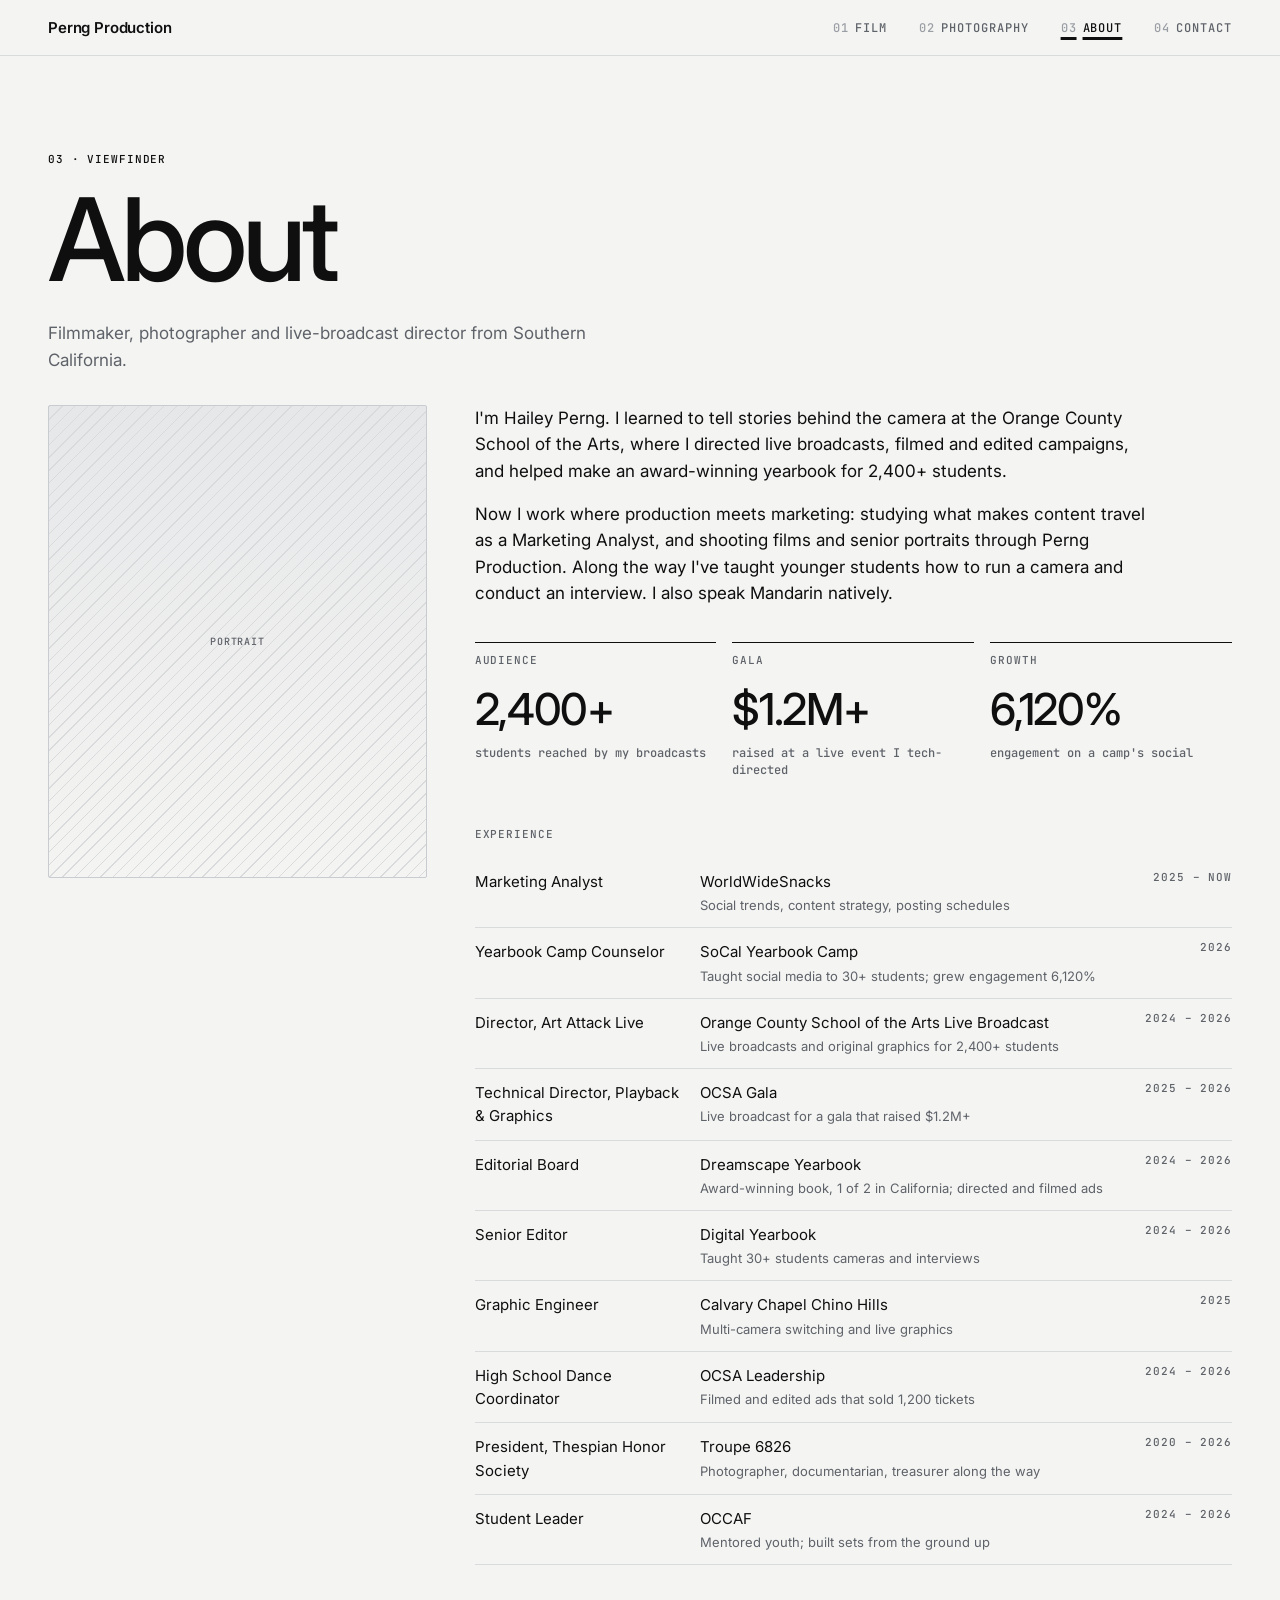
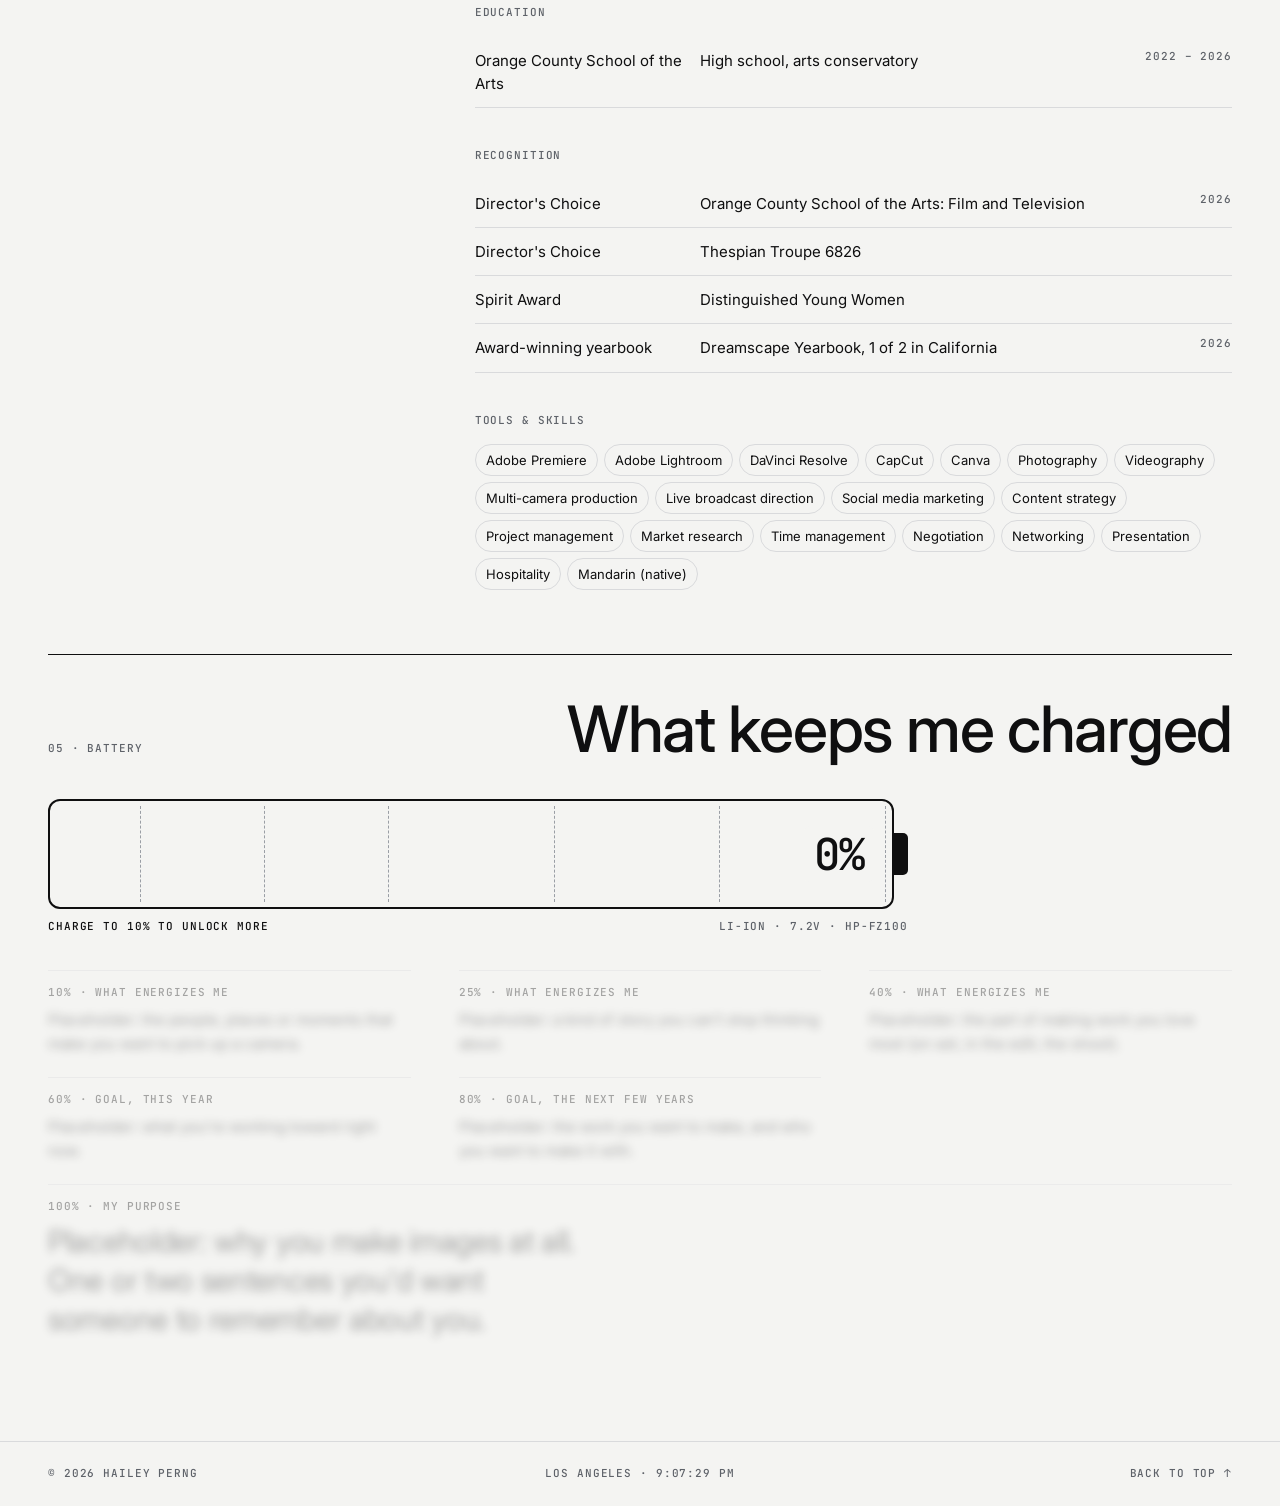
==== about/index.html @ e38efea7 "About: spell out the Director's Choice program Co-Authored-By: Claude Opus 5.5 <noreply@anthropic.co" ====
<!doctype html>
<html lang="en">
<head>
  <meta charset="utf-8">
  <meta name="viewport" content="width=device-width, initial-scale=1">
  <title>About — Hailey Perng</title>
  <meta name="description" content="About Hailey Perng, filmmaker and photographer.">
  <link rel="preconnect" href="https://fonts.googleapis.com">
  <link rel="preconnect" href="https://fonts.gstatic.com" crossorigin>
  <link rel="stylesheet" href="https://fonts.googleapis.com/css2?family=Inter:wght@400;500;600&family=JetBrains+Mono:wght@400;500&display=swap">
  <link rel="stylesheet" href="/css/base.css">
  <link rel="stylesheet" href="/css/components.css">
  <script type="module" src="/js/site.js"></script>
</head>
<body data-page="about" data-section="about">
  <header class="site-header" data-site-header></header>

  <main id="top">
    <section class="page-head">
      <p class="label">03 · Viewfinder</p>
      <h1>About</h1>
      <p class="page-intro">Filmmaker, photographer and live-broadcast director from Southern California.</p>
    </section>

    <div class="about-grid">
      <div class="ph" style="--ar:4/5">Portrait</div>

      <div>
        <div class="prose">
          <p>I'm Hailey Perng. I learned to tell stories behind the camera at the Orange County School of the Arts, where I directed live broadcasts, filmed and edited campaigns, and helped make an award-winning yearbook for 2,400+ students.</p>
          <p>Now I work where production meets marketing: studying what makes content travel as a Marketing Analyst, and shooting films and senior portraits through Perng Production. Along the way I've taught younger students how to run a camera and conduct an interview. I also speak Mandarin natively.</p>
        </div>

        <dl class="about-stats">
          <div><dt class="label">Audience</dt><dd>2,400+</dd><dd class="label">students reached by my broadcasts</dd></div>
          <div><dt class="label">Gala</dt><dd>$1.2M+</dd><dd class="label">raised at a live event I tech-directed</dd></div>
          <div><dt class="label">Growth</dt><dd>6,120%</dd><dd class="label">engagement on a camp's social</dd></div>
        </dl>

        <div class="about-sections">
          <section>
            <h2 class="label section-title" style="padding:0">Experience</h2>
            <ul>
              <li class="entry"><span>Marketing Analyst</span><span>WorldWideSnacks<span class="entry-note">Social trends, content strategy, posting schedules</span></span><span class="label">2025 – Now</span></li>
              <li class="entry"><span>Yearbook Camp Counselor</span><span>SoCal Yearbook Camp<span class="entry-note">Taught social media to 30+ students; grew engagement 6,120%</span></span><span class="label">2026</span></li>
              <li class="entry"><span>Director, Art Attack Live</span><span>Orange County School of the Arts Live Broadcast<span class="entry-note">Live broadcasts and original graphics for 2,400+ students</span></span><span class="label">2024 – 2026</span></li>
              <li class="entry"><span>Technical Director, Playback &amp; Graphics</span><span>OCSA Gala<span class="entry-note">Live broadcast for a gala that raised $1.2M+</span></span><span class="label">2025 – 2026</span></li>
              <li class="entry"><span>Editorial Board</span><span>Dreamscape Yearbook<span class="entry-note">Award-winning book, 1 of 2 in California; directed and filmed ads</span></span><span class="label">2024 – 2026</span></li>
              <li class="entry"><span>Senior Editor</span><span>Digital Yearbook<span class="entry-note">Taught 30+ students cameras and interviews</span></span><span class="label">2024 – 2026</span></li>
              <li class="entry"><span>Graphic Engineer</span><span>Calvary Chapel Chino Hills<span class="entry-note">Multi-camera switching and live graphics</span></span><span class="label">2025</span></li>
              <li class="entry"><span>High School Dance Coordinator</span><span>OCSA Leadership<span class="entry-note">Filmed and edited ads that sold 1,200 tickets</span></span><span class="label">2024 – 2026</span></li>
              <li class="entry"><span>President, Thespian Honor Society</span><span>Troupe 6826<span class="entry-note">Photographer, documentarian, treasurer along the way</span></span><span class="label">2020 – 2026</span></li>
              <li class="entry"><span>Student Leader</span><span>OCCAF<span class="entry-note">Mentored youth; built sets from the ground up</span></span><span class="label">2024 – 2026</span></li>
            </ul>
          </section>

          <section>
            <h2 class="label section-title" style="padding:0">Education</h2>
            <ul>
              <li class="entry"><span>Orange County School of the Arts</span><span>High school, arts conservatory</span><span class="label">2022 – 2026</span></li>
            </ul>
          </section>

          <section>
            <h2 class="label section-title" style="padding:0">Recognition</h2>
            <ul>
              <li class="entry"><span>Director's Choice</span><span>Orange County School of the Arts: Film and Television</span><span class="label">2026</span></li>
              <li class="entry"><span>Director's Choice</span><span>Thespian Troupe 6826</span><span class="label"></span></li>
              <li class="entry"><span>Spirit Award</span><span>Distinguished Young Women</span><span class="label"></span></li>
              <li class="entry"><span>Award-winning yearbook</span><span>Dreamscape Yearbook, 1 of 2 in California</span><span class="label">2026</span></li>
            </ul>
          </section>

          <section>
            <h2 class="label section-title" style="padding:0">Tools &amp; skills</h2>
            <ul class="about-tags">
              <li>Adobe Premiere</li><li>Adobe Lightroom</li><li>DaVinci Resolve</li><li>CapCut</li><li>Canva</li>
              <li>Photography</li><li>Videography</li><li>Multi-camera production</li><li>Live broadcast direction</li>
              <li>Social media marketing</li><li>Content strategy</li><li>Project management</li><li>Market research</li><li>Time management</li><li>Negotiation</li><li>Networking</li><li>Presentation</li><li>Hospitality</li><li>Mandarin (native)</li>
            </ul>
          </section>
        </div>
      </div>
    </div>

    <!-- Battery: what energizes me, my goal and purpose (the battery on the home camera links here) -->
    <section class="purpose" id="purpose" aria-labelledby="purpose-title">
      <div class="purpose-head">
        <p class="label">05 · Battery</p>
        <h2 id="purpose-title">What keeps me charged</h2>
      </div>

      <!-- Glide across the battery (or drag / use arrow keys) to charge it; each level unlocks more.
           Edit the text in each <li>; data-at is the charge (%) that reveals it. -->
      <div class="charge" data-charge>
        <div class="charge-cell" role="slider" tabindex="0" aria-label="Battery charge" aria-valuemin="0" aria-valuemax="100" aria-valuenow="0" aria-valuetext="0%, glide or use arrow keys to charge">
          <div class="charge-body">
            <div class="charge-fill"></div>
            <div class="charge-marks" aria-hidden="true"></div>
            <span class="charge-pct" aria-hidden="true">0%</span>
          </div>
          <div class="charge-cap"></div>
        </div>
        <div class="charge-meta">
          <p class="label" data-charge-status>Glide across the battery to charge it</p>
          <p class="label">Li-ion · 7.2V · HP-FZ100</p>
        </div>

        <ol class="charge-levels">
          <li data-at="10">
            <p class="label">10% · What energizes me</p>
            <p>Placeholder: the people, places or moments that make you want to pick up a camera.</p>
          </li>
          <li data-at="25">
            <p class="label">25% · What energizes me</p>
            <p>Placeholder: a kind of story you can't stop thinking about.</p>
          </li>
          <li data-at="40">
            <p class="label">40% · What energizes me</p>
            <p>Placeholder: the part of making work you love most (on set, in the edit, the shoot).</p>
          </li>
          <li data-at="60">
            <p class="label">60% · Goal, this year</p>
            <p>Placeholder: what you're working toward right now.</p>
          </li>
          <li data-at="80">
            <p class="label">80% · Goal, the next few years</p>
            <p>Placeholder: the work you want to make, and who you want to make it with.</p>
          </li>
          <li data-at="100">
            <p class="label">100% · My purpose</p>
            <p class="charge-purpose">Placeholder: why you make images at all. One or two sentences you'd want someone to remember about you.</p>
          </li>
        </ol>
      </div>
    </section>
  </main>

  <footer class="site-footer" data-site-footer></footer>
  <script type="module">
    import { initCharge } from "/js/charge.js";
    document.querySelectorAll("[data-charge]").forEach(initCharge);
  </script>
</body>
</html>
---- css/base.css ----
/* ==========================================================================
   Base: design tokens, reset, typography.
   Change the look of the whole site from the :root block below.
   ========================================================================== */

:root {
  /* Palette: black, white and silver */
  --white: #f4f4f2;
  --ink: #0f0f10;
  --silver-1: #e6e7e9;
  --silver-2: #c8cbcf;
  --silver-3: #9a9ea5;
  --steel: #5e6269;

  /* Roles */
  --bg: var(--white);
  --fg: var(--ink);
  --muted: var(--steel);
  --line: #d9dadc;
  --surface: var(--silver-1);
  --grid: rgba(15, 15, 16, 0.05);
  --accent: var(--ink);        /* highlight color (selected chips, cursor) */
  --on-accent: var(--white);   /* text on top of --accent */

  /* Type */
  --font-sans: "Inter", system-ui, -apple-system, sans-serif;
  --font-mono: "JetBrains Mono", ui-monospace, Menlo, monospace;

  /* Layout */
  --gutter: clamp(16px, 4vw, 48px);
  --header-h: 56px;

  /* Motion */
  --ease: cubic-bezier(0.2, 0.7, 0.2, 1);
}

/* Per-section overrides can go here, keyed by <body data-section="film|photo|about|contact"> */

*, *::before, *::after { box-sizing: border-box; }
body, h1, h2, h3, p, figure, dl, dd, ul, ol { margin: 0; }
ul, ol { list-style: none; padding: 0; }
html { -webkit-text-size-adjust: 100%; }

body {
  min-height: 100vh;
  display: flex;
  flex-direction: column;
  background: var(--bg);
  color: var(--fg);
  font: 15px/1.55 var(--font-sans);
  -webkit-font-smoothing: antialiased;
}
main { flex: 1; }

a { color: inherit; text-decoration: none; }
img { display: block; max-width: 100%; }
button { font: inherit; color: inherit; background: none; border: 0; padding: 0; cursor: pointer; }
h1, h2, h3 { font-weight: 500; letter-spacing: -0.02em; line-height: 1.05; }

:focus-visible { outline: 2px solid var(--fg); outline-offset: 3px; }

/* Small mono uppercase text used for metadata, numbering and UI */
.label {
  font: 500 11px/1.4 var(--font-mono);
  text-transform: uppercase;
  letter-spacing: 0.08em;
  color: var(--muted);
}

.visually-hidden {
  position: absolute; width: 1px; height: 1px; overflow: hidden;
  clip: rect(0 0 0 0); white-space: nowrap;
}

@media (prefers-reduced-motion: reduce) {
  *, *::before, *::after { transition-duration: 0.01ms !important; animation-duration: 0.01ms !important; }
}
---- css/components.css ----
/* ==========================================================================
   Components: shared layout pieces and page sections.
   ========================================================================== */

/* ---------- Header / nav (markup injected by js/site.js) ---------- */
.site-header {
  position: sticky; top: 0; z-index: 20;
  display: flex; align-items: center; justify-content: space-between;
  height: var(--header-h);
  padding: 0 var(--gutter);
  background: var(--bg);
  border-bottom: 1px solid var(--line);
}
.site-logo { font-weight: 600; letter-spacing: -0.01em; }
.site-nav { display: flex; gap: clamp(14px, 3vw, 32px); }
.site-nav a { font: 500 12px/1 var(--font-mono); text-transform: uppercase; letter-spacing: 0.08em; color: var(--muted); }
.site-nav a:hover, .site-nav a[aria-current="page"] { color: var(--fg); }
.site-nav a[aria-current="page"] { text-decoration: underline; text-decoration-color: var(--accent); text-decoration-thickness: 3px; text-underline-offset: 5px; }
.site-nav .nav-num { color: var(--silver-3); margin-right: 6px; }
@media (max-width: 440px) { .site-nav .nav-num { display: none; } }

/* ---------- Footer (markup injected by js/site.js) ---------- */
.site-footer {
  display: grid; grid-template-columns: repeat(3, 1fr); gap: 16px;
  padding: 24px var(--gutter);
  border-top: 1px solid var(--line);
}
.site-footer > :nth-child(2) { text-align: center; }
.site-footer > :last-child { text-align: right; }

@media (max-width: 560px) {
  .site-header { flex-wrap: wrap; height: auto; padding-block: 12px; gap: 10px; }
  .site-nav { width: 100%; justify-content: space-between; }
  .site-footer { grid-template-columns: 1fr; }
  .site-footer > * { text-align: left !important; }
}

/* ---------- Placeholder box: swap for real media later ---------- */
.ph {
  display: grid; place-items: center;
  aspect-ratio: var(--ar, 4 / 3);
  width: 100%;
  padding: 8px;
  background:
    repeating-linear-gradient(135deg, var(--line) 0 1px, transparent 1px 9px),
    linear-gradient(180deg, var(--silver-1), var(--bg));
  border: 1px solid var(--silver-2);
  border-radius: 2px;
  font: 500 10px/1.3 var(--font-mono);
  text-transform: uppercase; letter-spacing: 0.08em; text-align: center;
  color: var(--muted);
}
.media { aspect-ratio: var(--ar, 4 / 3); width: 100%; object-fit: cover; }

/* ---------- Page heading ---------- */
.page-head { padding: clamp(40px, 8vw, 96px) var(--gutter) 32px; }
.page-head h1 { font-size: clamp(44px, 9vw, 128px); letter-spacing: -0.04em; margin: 12px 0 20px; }
.page-head .label { color: var(--fg); }
.page-intro { max-width: 52ch; color: var(--muted); font-size: 17px; }

/* ---------- Home: exploded camera (js/camera.js) ---------- */
.home-intro {
  display: flex; flex-wrap: wrap; align-items: flex-end; justify-content: space-between; gap: 16px 32px;
  padding: clamp(24px, 4vw, 48px) var(--gutter) 0;
}
.home-title { font-size: clamp(48px, 9vw, 132px); line-height: 0.9; letter-spacing: -0.05em; margin-top: 10px; }
.home-title span { color: var(--silver-3); }
.home-note { max-width: 36ch; color: var(--muted); }

/* The stage reads like a technical drawing sheet: grid, title block, assembly lines */
.camera {
  position: relative;
  height: clamp(520px, 76vh, 820px);
  margin-top: 24px;
  container-type: size;
  overflow: hidden;
  border-block: 1px solid var(--line);
  background-image:
    linear-gradient(var(--grid) 1px, transparent 1px),
    linear-gradient(90deg, var(--grid) 1px, transparent 1px);
  background-size: 32px 32px;
  background-position: center center;
}
.camera-actions { position: absolute; right: var(--gutter); bottom: 16px; z-index: 50; display: flex; gap: 6px; flex-wrap: wrap; justify-content: flex-end; }
.camera-actions .chip { background: var(--bg); }
.camera-actions [hidden] { display: none; }
.camera-hint { position: absolute; left: var(--gutter); bottom: 20px; }
.camera-fig { position: absolute; left: var(--gutter); top: 16px; }
.camera-rev { position: absolute; right: var(--gutter); top: 16px; text-align: right; }

.camera > .label, .camera-loading { z-index: 3; }
.camera-loading { position: absolute; left: 50%; top: 50%; transform: translate(-50%, -50%); }

/* 3D version (js/camera3d.js) */
.camera-canvas { position: absolute; inset: 0; width: 100%; height: 100%; display: block; z-index: 1; touch-action: pan-y; }
.camera-overlay { position: absolute; inset: 0; z-index: 2; pointer-events: none; opacity: 0; transition: opacity 0.5s; }
.camera-overlay.is-visible { opacity: 1; }
.camera-leaders { position: absolute; inset: 0; width: 100%; height: 100%; overflow: visible; }
.camera-leaders polyline { fill: none; stroke: var(--ink); stroke-width: 1; }
.camera-leaders polyline.is-active { stroke-width: 2; }
.camera-leaders circle { fill: var(--bg); stroke: var(--ink); stroke-width: 1.5; }
.camera-callout {
  position: absolute; top: 0; left: 0;
  display: flex; flex-direction: column; gap: 2px;
  padding: 8px 12px;
  pointer-events: auto; white-space: nowrap;
  background: color-mix(in srgb, var(--bg) 88%, transparent);
  border: 1px solid var(--silver-2);
  backdrop-filter: blur(6px);
  transition: border-color 0.2s, background 0.2s;
}
.camera-callout strong { font-size: clamp(16px, 1.6vw, 22px); font-weight: 600; letter-spacing: -0.02em; }
.camera-callout.is-active, .camera-callout:focus-visible { border-color: var(--ink); background: var(--bg); }
@media (max-width: 700px) {
  .camera-callout { padding: 6px 8px; }
  .camera-callout .label:last-child { display: none; }
}

/* Build mode: tags on loose parts, checklist in the corner */
.camera-tag {
  position: absolute; left: 0; top: 0; pointer-events: auto; display: inline-flex; align-items: center; gap: 6px;
  padding: 4px 8px 4px 4px; border: 1px solid var(--line); background: color-mix(in srgb, var(--bg) 88%, transparent);
  backdrop-filter: blur(6px); font: 500 11px/1 var(--font-mono); text-transform: uppercase; letter-spacing: 0.06em;
  white-space: nowrap; transition: border-color 0.2s, background 0.2s;
}
.camera-tag-num { padding: 3px 4px; background: var(--silver-1); color: var(--muted); }
.camera-tag.is-next { border-color: var(--ink); }
.camera-tag.is-next .camera-tag-num { background: var(--ink); color: var(--white); }
.camera-tag.is-active, .camera-tag:hover { background: var(--ink); color: var(--white); border-color: var(--ink); }
.camera-overlay:not(.is-build) .camera-tag, .camera-overlay.is-build .camera-callout { display: none; }
.camera-tag[hidden] { display: none; }

.camera-steps {
  position: absolute; right: var(--gutter); top: 16px; z-index: 3; width: 236px; padding: 12px 14px;
  border: 1px solid var(--line); background: color-mix(in srgb, var(--bg) 90%, transparent); backdrop-filter: blur(6px);
  display: none;
}
.camera.is-building .camera-steps { display: block; }
.camera.is-building .camera-rev, .camera.is-building .camera-hint { display: none; }
.camera-steps ol { margin: 10px 0; display: grid; gap: 4px; }
.camera-steps li { display: grid; grid-template-columns: 26px 1fr auto; align-items: baseline; font-size: 13px; color: var(--muted); }
.camera-steps li span { font: 500 11px var(--font-mono); }
.camera-steps li em { font: 400 10px var(--font-mono); font-style: normal; text-transform: uppercase; color: var(--silver-3); }
.camera-steps li.is-next { color: var(--fg); font-weight: 500; }
.camera-steps li.is-done { color: var(--silver-3); text-decoration: line-through; }
.camera-steps li.is-done span { color: var(--fg); text-decoration: none; }
.camera-steps-next { color: var(--fg); }
@media (max-width: 700px) {
  .camera-steps { left: var(--gutter); right: var(--gutter); width: auto; top: 44px; padding: 8px 12px; }
  .camera-steps ol { display: none; }
  .camera-steps p { display: inline; margin-right: 12px; }
  .camera-tag { font-size: 10px; }
}

.camera-done {
  position: absolute; left: 50%; top: 18px; z-index: 4; translate: -50% -8px; opacity: 0; pointer-events: none;
  padding: 8px 14px; background: var(--ink); color: var(--white); font: 500 12px var(--font-mono); text-transform: uppercase; letter-spacing: 0.06em;
  transition: opacity 0.4s, translate 0.4s; white-space: nowrap;
}
.camera-done button { text-decoration: underline; text-underline-offset: 3px; text-transform: inherit; letter-spacing: inherit; font: inherit; }
.camera.is-complete .camera-done { opacity: 1; translate: -50% 0; pointer-events: auto; }

/* Assembly lines from the body to each part (2D fallback, js/camera.js) */
.camera-lines { position: absolute; inset: 0; width: 100%; height: 100%; pointer-events: none; z-index: 0; opacity: 0; transition: opacity 0.6s; }
.camera.is-exploded .camera-lines { opacity: 1; transition-delay: 1s; }
.camera-lines line { stroke: var(--silver-3); stroke-width: 1; stroke-dasharray: 10 4 2 4; vector-effect: non-scaling-stroke; }
.camera-lines .axis { stroke: var(--silver-2); stroke-dasharray: 2 6; }
.camera-lines circle { fill: var(--bg); stroke: var(--steel); stroke-width: 1; vector-effect: non-scaling-stroke; }

/* Every part sits at the center, then moves from its assembled spot (--ax, --ay)
   to its exploded spot (--x, --y) as --t goes 0 → 1. */
.part {
  --u: min(1cqw, 1.75cqh);
  --t: 0;
  position: absolute; left: 50%; top: 50%;
  width: calc(var(--w) * var(--u));
  z-index: var(--z, 1);
  transform:
    translate(-50%, -50%)
    translate(
      calc(var(--ax, 0) * var(--u) + (var(--x) - var(--ax, 0) * var(--u)) * var(--t)),
      calc(var(--ay, 0) * var(--u) + (var(--y) - var(--ay, 0) * var(--u)) * var(--t))
    )
    rotate(calc(var(--r, 0deg) * var(--t)));
  transition: transform 1.3s var(--ease) calc(var(--i, 0) * 60ms);
}
.camera.is-exploded .part { --t: 1; }

/* Cursor parallax: --depth sets how far each part drifts */
.part-inner {
  display: flex; flex-direction: column; align-items: center;
  transform: translate(
    calc((var(--mx, 0.5) - 0.5) * var(--depth, 30) * -1px * var(--t)),
    calc((var(--my, 0.5) - 0.5) * var(--depth, 30) * -1px * var(--t))
  );
  transition: transform 0.6s var(--ease);
}
.part svg { display: block; width: 100%; height: auto; overflow: visible; transition: transform 0.4s var(--ease); }
a.part:hover svg, a.part:focus-visible svg, .part--body:hover svg { transform: scale(1.07) rotate(-3deg); }

.part-caption {
  display: flex; flex-direction: column; align-items: center; gap: 2px;
  margin-top: 10px; white-space: nowrap; text-align: center;
  rotate: calc(var(--r, 0deg) * var(--t) * -1); /* keep text upright */
  opacity: 0; transform: translateY(-8px);
  transition: opacity 0.4s, transform 0.4s var(--ease);
}
.camera.is-exploded .part-caption { opacity: 1; transform: none; transition-delay: 0.9s; }
.part-caption strong { font-size: clamp(16px, 1.8vw, 24px); font-weight: 600; letter-spacing: -0.02em; }
a.part:hover .part-caption strong { text-decoration: underline; text-decoration-thickness: 3px; text-underline-offset: 4px; }

/* Spinning bits: gears always turn; lens ring and aperture blades turn on hover */
.spin, .spin-hover { transform-box: fill-box; transform-origin: center; }
.spin { animation: spin var(--speed, 12s) linear infinite; }
.spin-rev { animation-direction: reverse; }
.spin-hover { animation: spin 3s linear infinite paused; }
a.part:hover .spin-hover, a.part:focus-visible .spin-hover { animation-play-state: running; }
@keyframes spin { to { transform: rotate(360deg); } }
@media (prefers-reduced-motion: reduce) { .spin, .spin-hover { animation: none; } }

/* Part sizes (--w, in --u units), assembled spots (--ax/--ay) and exploded spots (--x/--y) */
.part--body       { --w: 30; --z: 3;                     --x: 0cqw;   --y: 0cqh;   --depth: 12; }
.part--lens       { --w: 15; --z: 6; --ax: 0;   --ay: 2;   --x: -30cqw; --y: 9cqh;   --r: -8deg; --depth: 40; }
.part--aperture   { --w: 13; --z: 5; --ax: 0;   --ay: 2;   --x: 31cqw;  --y: 11cqh;  --r: 10deg; --depth: 50; }
.part--viewfinder { --w: 11; --z: 4; --ax: 0;   --ay: -11; --x: -4cqw;  --y: -32cqh; --r: -6deg; --depth: 30; }
.part--flash      { --w: 8;  --z: 4; --ax: 9;   --ay: -12; --x: 24cqw;  --y: -29cqh; --r: 12deg; --depth: 60; }
.part--gear-a     { --w: 9;  --z: 1; --ax: -5;  --ay: 0;   --x: -17cqw; --y: -27cqh; --depth: 70; }
.part--gear-b     { --w: 7;  --z: 1; --ax: 5;   --ay: 2;   --x: 14cqw;  --y: 33cqh;  --depth: 80; }
.part--gear-c     { --w: 5;  --z: 1; --ax: 8;   --ay: -3;  --x: -40cqw; --y: -28cqh; --depth: 90; }
.part--roll       { --w: 9;  --z: 1; --ax: -8;  --ay: 1;   --x: -12cqw; --y: 35cqh;  --r: -18deg; --depth: 55; }
.part--screw-a    { --w: 2;  --z: 1; --ax: 12;  --ay: 6;   --x: 41cqw;  --y: -10cqh; --depth: 100; }
.part--screw-b    { --w: 2;  --z: 1; --ax: -12; --ay: 6;   --x: -44cqw; --y: 34cqh;  --depth: 100; }

@media (max-width: 700px) {
  .camera { height: clamp(560px, 150vw, 760px); }
  .part--body       { --w: 44; }
  .part--lens       { --w: 30; --ax: 0;   --ay: 3;   --x: -24cqw; --y: 25cqh; }
  .part--aperture   { --w: 26; --ax: 0;   --ay: 3;   --x: 25cqw;  --y: 21cqh; }
  .part--viewfinder { --w: 22; --ax: 0;   --ay: -16; --x: -22cqw; --y: -32cqh; }
  .part--flash      { --w: 17; --ax: 13;  --ay: -17; --x: 24cqw;  --y: -31cqh; }
  .part--gear-a     { --w: 16; --ax: -8;  --x: 36cqw;  --y: -4cqh; }
  .part--gear-b     { --w: 12; --ax: 8;   --x: 2cqw;   --y: 39cqh; }
  .part--gear-c     { --w: 10; --ax: 10;  --x: -38cqw; --y: 3cqh; }
  .part--roll       { --w: 16; --ax: -10; --x: -28cqw; --y: -13cqh; }
  .part--screw-a    { --w: 4;  --x: 40cqw;  --y: 37cqh; }
  .part--screw-b    { --w: 4;  --x: -41cqw; --y: 13cqh; }
  .camera-hint, .camera-rev { display: none; }
}

/* ---------- Discovery: filter + view switcher for collections ---------- */
.discovery-controls {
  position: sticky; top: var(--header-h); z-index: 10;
  display: flex; flex-wrap: wrap; align-items: center; justify-content: space-between; gap: 12px 24px;
  padding: 12px var(--gutter);
  background: var(--bg);
  border-block: 1px solid var(--line);
}
.seg { display: flex; flex-wrap: wrap; align-items: center; gap: 6px; }
.chip {
  padding: 6px 11px;
  border: 1px solid var(--line); border-radius: 999px;
  font: 500 11px/1 var(--font-mono); text-transform: uppercase; letter-spacing: 0.06em;
  transition: background 0.2s, color 0.2s, border-color 0.2s;
}
.chip:hover { border-color: var(--fg); }
.chip[aria-pressed="true"] { background: var(--accent); color: var(--on-accent); border-color: var(--accent); }
@media (max-width: 560px) { .discovery-controls { position: static; } }

.discovery-stage { padding: var(--gutter); }

/* Grid view */
.view-grid { display: grid; grid-template-columns: repeat(auto-fill, minmax(min(100%, 280px), 1fr)); gap: 40px 20px; align-items: start; }
.card { display: block; }
.card-media { overflow: hidden; }
.card-media > * { transition: transform 0.5s var(--ease); }
.card:hover .card-media > * { transform: scale(1.03); }
.card-info { display: flex; justify-content: space-between; gap: 12px; margin-top: 10px; }
.card-title { font-weight: 500; }

/* List view */
.view-list { padding-top: 0; }
.row {
  display: grid; grid-template-columns: 3rem 1fr auto 4rem; align-items: baseline; gap: 16px;
  padding: 18px 0; border-bottom: 1px solid var(--line);
  transition: padding 0.3s var(--ease);
}
.row:hover { padding-left: 12px; background: color-mix(in srgb, var(--accent) 12%, transparent); }
.row-title { font-size: clamp(20px, 3vw, 36px); letter-spacing: -0.02em; }
.row > :last-child { text-align: right; }
@media (max-width: 560px) { .row { grid-template-columns: 2rem 1fr auto; } .row-meta { display: none; } }
.list-preview {
  position: fixed; top: 0; left: 0; z-index: 30;
  width: 240px; pointer-events: none;
  opacity: 0; transition: opacity 0.2s;
}
.list-preview.is-visible { opacity: 1; }

/* Explore (scatter) view: drag items around */
.view-scatter { position: relative; height: max(80vh, 640px); margin: var(--gutter); padding: 0; overflow: hidden; border: 1px dashed var(--line); }
.scatter-item { position: absolute; width: clamp(130px, 17vw, 230px); touch-action: none; user-select: none; -webkit-user-drag: none; }
.scatter-item.is-dragging { z-index: 999 !important; }
.scatter-item .card-info { margin-top: 6px; }
.scatter-hint { position: absolute; bottom: 12px; left: 12px; }

/* ---------- Detail pages (film project / photo series) ---------- */
.detail { padding-bottom: 64px; }
.detail-media { padding: 0 var(--gutter); }
.detail-media iframe { display: block; width: 100%; aspect-ratio: 16 / 9; border: 0; }
.detail-body { display: grid; grid-template-columns: minmax(200px, 1fr) 2fr; gap: 40px var(--gutter); padding: 48px var(--gutter); }
.facts { display: grid; grid-template-columns: auto 1fr; gap: 10px 20px; align-content: start; }
.facts dd { font-size: 14px; }
.prose { max-width: 62ch; font-size: 17px; }
.prose p + p { margin-top: 1em; }
.section-title { padding: 0 var(--gutter); margin-bottom: 16px; }
.stills { display: grid; grid-template-columns: repeat(auto-fill, minmax(min(100%, 260px), 1fr)); gap: 16px; padding: 0 var(--gutter); }
.masonry { columns: 3 260px; column-gap: 16px; padding: 0 var(--gutter); }
.masonry > * { break-inside: avoid; margin-bottom: 16px; display: block; }
.photo-grid { columns: 3 160px; column-gap: 12px; }
.photo-grid > * { margin-bottom: 12px; }
.pager { display: flex; justify-content: space-between; gap: 16px; margin-top: 64px; padding: 24px var(--gutter) 0; border-top: 1px solid var(--line); }
.pager a { display: flex; flex-direction: column; gap: 4px; font-size: 20px; }
.pager a:last-child { text-align: right; }
@media (max-width: 700px) { .detail-body { grid-template-columns: 1fr; } }

/* ---------- About ---------- */
.about-grid { display: grid; grid-template-columns: minmax(0, 1fr) minmax(0, 2fr); align-items: start; gap: 40px var(--gutter); padding: 0 var(--gutter) 64px; }
.about-sections { display: grid; gap: 40px; margin-top: 48px; }
.entry > .label { text-align: right; }
.entry-note { display: block; margin-top: 2px; font-size: 13px; color: var(--muted); }
.about-stats { display: grid; grid-template-columns: repeat(3, 1fr); gap: 16px; margin-top: 36px; }
.about-stats > div { border-top: 1px solid var(--fg); padding-top: 10px; }
.about-stats dd:nth-of-type(1) { font-size: clamp(28px, 3.6vw, 44px); font-weight: 500; letter-spacing: -0.03em; margin: 6px 0 2px; }
.about-stats dd.label { color: var(--muted); text-transform: none; letter-spacing: 0; font-size: 12px; }
.about-tags { display: flex; flex-wrap: wrap; gap: 6px; margin-top: 12px; }
.about-tags li { padding: 5px 10px; border: 1px solid var(--line); border-radius: 999px; font-size: 13px; }
.entry { display: grid; grid-template-columns: minmax(0, 1fr) minmax(0, 2fr) 96px; gap: 16px; padding: 12px 0; border-bottom: 1px solid var(--line); }
/* Purpose ("battery") block */
.purpose { margin: 0 var(--gutter) 80px; padding-top: 40px; border-top: 1px solid var(--fg); scroll-margin-top: calc(var(--header-h) + 16px); }
.purpose-head { display: flex; flex-wrap: wrap; justify-content: space-between; align-items: baseline; gap: 12px; }
.purpose-head h2 { font-size: clamp(32px, 5vw, 64px); }
/* Interactive battery (js/charge.js) */
.charge { margin-top: 36px; }
.charge-cell { display: flex; align-items: center; max-width: 860px; outline-offset: 6px; cursor: ew-resize; touch-action: pan-y; user-select: none; }
.charge-body { position: relative; flex: 1; height: 110px; border: 2px solid var(--fg); border-radius: 12px; padding: 7px; overflow: hidden; }
.charge-fill {
  position: absolute; left: 7px; top: 7px; bottom: 7px; width: calc((100% - 14px) * var(--pct, 0) / 100);
  border-radius: 5px; background: var(--fg); transition: width 0.12s linear;
}
/* cut the fill into 20 cells */
.charge-body::after { content: ""; position: absolute; inset: 7px; pointer-events: none; background: repeating-linear-gradient(90deg, transparent 0 calc(5% - 3px), var(--bg) calc(5% - 3px) 5%); }
.charge-marks { position: absolute; inset: 7px; pointer-events: none; }
.charge-marks { z-index: 1; }
.charge-marks span { position: absolute; top: -2px; bottom: -2px; width: 0; border-left: 1px dashed var(--silver-3); }
.charge-marks span.is-on { opacity: 0; }
.charge-pct {
  position: absolute; right: 18px; top: 50%; translate: 0 -50%; font: 500 clamp(28px, 4vw, 44px)/1 var(--font-mono); letter-spacing: -0.02em;
  z-index: 2; padding: 6px 10px; border-radius: 6px; background: var(--bg); color: var(--fg); pointer-events: none;
}
.charge-cap { flex: none; width: 14px; height: 42px; background: var(--fg); border-radius: 0 5px 5px 0; }
.charge-meta { display: flex; justify-content: space-between; gap: 12px; max-width: 860px; margin-top: 10px; }
.charge-meta [data-charge-status] { color: var(--fg); }
.charge.is-full .charge-body { box-shadow: 0 0 0 4px var(--silver-1), 0 0 30px rgba(15, 15, 16, 0.15); }

.charge-levels { display: grid; grid-template-columns: repeat(3, 1fr); gap: 0 var(--gutter); margin-top: 36px; }
.charge-levels li { border-top: 1px solid var(--line); padding: 14px 0 22px; transition: opacity 0.4s, transform 0.4s var(--ease), border-color 0.4s; }
.charge-levels li .label { margin-bottom: 8px; color: var(--fg); }
.charge-levels li:last-child { grid-column: 1 / -1; }
.charge-purpose { font-size: clamp(20px, 2.6vw, 30px); line-height: 1.3; letter-spacing: -0.01em; max-width: 30ch; }
/* Before a level is reached: a faint locked row */
.charge.is-interactive li:not(.is-on) { opacity: 0.35; }
.charge.is-interactive li:not(.is-on) > p:not(.label) { filter: blur(5px); user-select: none; }
.charge.is-interactive li.is-on { border-color: var(--fg); }
.charge.is-interactive li.is-new { animation: charge-in 0.5s var(--ease); }
@keyframes charge-in { from { transform: translateY(8px); opacity: 0.35; } }
@media (max-width: 700px) {
  .charge-body { height: 80px; }
  .charge-levels { grid-template-columns: 1fr; }
  .charge-meta p:last-child { display: none; }
}
@media (prefers-reduced-motion: reduce) { .charge-fill { transition: none; } .charge.is-interactive li.is-new { animation: none; } }
@media (max-width: 700px) { .about-stats { grid-template-columns: 1fr; } .about-grid { grid-template-columns: 1fr; } .entry { grid-template-columns: 1fr auto; } .entry > :nth-child(2) { grid-row: 2; grid-column: 1 / -1; color: var(--muted); } }

/* ---------- Contact ---------- */
.contact-big { display: inline-block; padding: 0 var(--gutter); font-size: clamp(32px, 7vw, 96px); letter-spacing: -0.04em; text-decoration: underline; text-decoration-thickness: 2px; text-underline-offset: 8px; word-break: break-word; }
.contact-grid { display: grid; grid-template-columns: repeat(auto-fit, minmax(220px, 1fr)); gap: 32px var(--gutter); padding: 64px var(--gutter); }
.contact-grid li { padding: 10px 0; border-bottom: 1px solid var(--line); }

/* ---------- Custom cursor (js/cursor.js) ---------- */
.has-custom-cursor, .has-custom-cursor * { cursor: none !important; }
.cursor-dot, .cursor-ring { position: fixed; top: 0; left: 0; z-index: 1000; pointer-events: none; transition: opacity 0.2s; }
/* Crosshair dot */
.cursor-dot {
  width: 15px; height: 15px; margin: -7px 0 0 -7px;
  background:
    linear-gradient(var(--fg), var(--fg)) center / 1px 100% no-repeat,
    linear-gradient(var(--fg), var(--fg)) center / 100% 1px no-repeat;
}
.cursor-ring::before {
  content: ""; position: absolute; left: -16px; top: -16px; width: 32px; height: 32px;
  border: 1px solid var(--accent); border-radius: 50%;
  transition: transform 0.3s var(--ease), background 0.3s;
}
.cursor-ring.is-hover::before { transform: scale(1.5); background: color-mix(in srgb, var(--accent) 20%, transparent); }
.cursor-ring.has-label::before { transform: scale(2.6); background: var(--accent); }
.cursor-label {
  position: absolute; transform: translate(-50%, -50%);
  font: 500 10px/1 var(--font-mono); text-transform: uppercase; letter-spacing: 0.08em; white-space: nowrap;
  color: var(--on-accent); opacity: 0; transition: opacity 0.2s;
}
.cursor-ring.has-label .cursor-label { opacity: 1; }
.cursor-out .cursor-dot, .cursor-out .cursor-ring { opacity: 0; }

/* ---------- Lightbox (js/lightbox.js) ---------- */
.lightbox { position: fixed; inset: 0; z-index: 900; display: grid; place-items: center; padding: 48px var(--gutter); background: rgba(20, 20, 20, 0.94); }
.lightbox[hidden] { display: none; }
.lightbox img { max-width: 100%; max-height: 85vh; object-fit: contain; }
.lightbox-close { position: absolute; top: 16px; right: var(--gutter); color: #fff; }

/* ---------- Misc ---------- */
.empty { padding: 64px var(--gutter); color: var(--muted); }

/* ---------- Photo Booth (js/photobooth.js) ---------- */
html.booth-open { overflow: hidden; }
.booth { position: fixed; inset: 0; z-index: 950; display: grid; place-items: center; padding: 24px; }
.booth[hidden] { display: none; }
.booth-backdrop { position: absolute; inset: 0; background: rgba(10, 10, 11, 0.72); backdrop-filter: blur(8px); opacity: 0; transition: opacity 0.25s; }
.booth-window {
  position: relative; width: min(1040px, 100%); height: min(860px, calc(100vh - 48px)); display: flex; flex-direction: column;
  background: #1d1d1f; color: #e8e8ea; border-radius: 12px; overflow: hidden;
  box-shadow: 0 30px 80px rgba(0, 0, 0, 0.5), 0 0 0 1px rgba(255, 255, 255, 0.08) inset;
  opacity: 0; transform: scale(0.96) translateY(10px); transition: opacity 0.25s, transform 0.35s var(--ease);
}
.booth.is-open .booth-backdrop { opacity: 1; }
.booth.is-open .booth-window { opacity: 1; transform: none; }

.booth-titlebar { flex: none; display: grid; grid-template-columns: 1fr auto 1fr; align-items: center; height: 38px; padding: 0 12px; background: #2a2a2c; border-bottom: 1px solid #111; }
.booth-lights { display: flex; gap: 8px; }
.booth-light { width: 12px; height: 12px; border-radius: 50%; background: #4a4a4d; }
.booth-light.is-close { background: #ff5f57; }
.booth-light.is-close:hover { box-shadow: inset 0 0 0 3px #a32a24; }
.booth-lights span:nth-child(2) { background: #febc2e; }
.booth-lights span:nth-child(3) { background: #28c840; }
.booth-title { font: 600 13px var(--font-sans); letter-spacing: 0; color: #d0d0d3; }
.booth-book { justify-self: end; font: 500 11px var(--font-mono); text-transform: uppercase; letter-spacing: 0.06em; color: #d0d0d3; padding: 5px 10px; border: 1px solid #47474a; border-radius: 6px; }
.booth-book:hover { background: #e8e8ea; color: #111; }

.booth-scroll { flex: 1; min-height: 0; overflow-y: auto; overscroll-behavior: contain; }

/* Shooting area: viewfinder + shutter on the left, film camera on the right */
.booth-shoot { display: grid; grid-template-columns: minmax(0, 1.1fr) minmax(0, 1fr); gap: 24px; padding: 28px; align-items: center; }
.booth-cam { background: #111113; border-radius: 10px; padding: 14px 14px 0; box-shadow: 0 0 0 1px #2c2c2f inset; }
.booth-finder { position: relative; aspect-ratio: 3 / 2; border-radius: 4px; overflow: hidden; background: #000; }
.booth-view { position: absolute; inset: 0; width: 100%; height: 100%; }
.booth-message { position: absolute; inset: 0; display: grid; place-content: center; justify-items: center; gap: 14px; padding: 24px; text-align: center; background: #111; color: #b9b9bd; }
.booth-message[hidden] { display: none; }
.booth-count {
  position: absolute; inset: 0; display: grid; place-items: center; font: 600 clamp(72px, 12vw, 130px)/1 var(--font-sans);
  color: #fff; text-shadow: 0 4px 30px rgba(0, 0, 0, 0.5); pointer-events: none;
}
.booth-count:empty { display: none; }
.booth-count.tick { animation: booth-tick 0.8s var(--ease); }
@keyframes booth-tick { from { transform: scale(1.4); opacity: 0; } 30% { transform: scale(1); opacity: 1; } to { opacity: 0.85; } }
.booth-controls { display: grid; grid-template-columns: 1fr auto 1fr; align-items: center; padding: 16px 4px; }
.booth-controls .label { color: #8a8a8f; }
.booth-counter { text-align: right; }
.booth-shutter {
  width: 58px; height: 58px; border-radius: 50%;
  background: radial-gradient(circle at 50% 35%, #ff5a4f, #d3322a); box-shadow: 0 0 0 4px #2c2c2f, 0 0 0 6px #4a4a4d; transition: transform 0.15s;
}
.booth-shutter:hover { transform: scale(1.05); }
.booth-shutter:active { transform: scale(0.94); }
.booth-shutter:disabled { filter: grayscale(1) brightness(0.6); cursor: default; transform: none; }
.booth.is-busy .booth-shutter { pointer-events: none; opacity: 0.6; }

/* Film camera with its back open: canister, film gate, take-up spool */
.filmcam { min-width: 0; }
.filmcam-top { position: relative; display: flex; align-items: center; gap: 12px; height: 46px; padding: 0 14px 0 46px; border-radius: 10px 10px 0 0; background: linear-gradient(180deg, #eceef0, #b6b9be 55%, #8d9096); color: #0f0f10; }
.filmcam-rewind { position: absolute; left: 12px; top: 8px; width: 26px; height: 26px; border-radius: 50%; background: repeating-conic-gradient(#3a3c40 0 10deg, #1a1b1d 10deg 20deg); box-shadow: 0 1px 2px rgba(0, 0, 0, 0.4); }
.filmcam-name { font: 500 12px var(--font-mono); letter-spacing: 0.14em; }
.filmcam-counter { margin-left: auto; padding: 3px 7px; border-radius: 4px; background: #0f0f10; color: #f4f4f2; font: 500 14px var(--font-mono); }
.filmcam-lever { width: 44px; height: 7px; border-radius: 4px; background: #2a2b2e; transform-origin: 100% 50%; }
.filmcam-back { display: flex; align-items: stretch; background: #2a2b2e; padding: 12px 0; border-radius: 0 0 10px 10px; box-shadow: inset 0 6px 14px rgba(0, 0, 0, 0.55); overflow: hidden; }
.filmcam-can { flex: none; width: 52px; margin-left: 10px; display: grid; place-items: center; border-radius: 6px; background: linear-gradient(90deg, #1a1b1d, #55575c 40%, #0c0c0d); color: #e6e7e9; font: 500 9px/1.2 var(--font-mono); text-align: center; }
.filmcam-gate {
  position: relative; flex: 1; min-width: 0; height: 174px; overflow: hidden; background-color: #0f0f10;
  background-image:
    url("data:image/svg+xml,%3Csvg xmlns='http://www.w3.org/2000/svg' width='30' height='29'%3E%3Crect x='7' y='7' width='16' height='15' rx='3' fill='%232a2b2e'/%3E%3C/svg%3E"),
    url("data:image/svg+xml,%3Csvg xmlns='http://www.w3.org/2000/svg' width='30' height='29'%3E%3Crect x='7' y='7' width='16' height='15' rx='3' fill='%232a2b2e'/%3E%3C/svg%3E");
  background-repeat: repeat-x; background-position: 0px 0, 0px 100%;
}
.filmcam-track { position: absolute; left: 8px; top: 29px; display: flex; gap: 8px; }
.filmcam-frame { display: block; flex: none; width: 172px; height: 116px; overflow: hidden; background: #1a1b1d; padding: 0; }
.filmcam-frame img { width: 100%; height: 100%; object-fit: cover; filter: invert(1) sepia(0.5); }
.filmcam-frame.is-new { visibility: hidden; }
.filmcam-frame.is-developing img { filter: none; transition: filter var(--develop, 4s) ease-in; }
button.filmcam-frame:hover { outline: 2px solid #e8e8ea; outline-offset: -2px; }
.filmcam-spool { flex: none; width: 52px; margin-right: 10px; border-radius: 50%; align-self: center; height: 52px; background: repeating-conic-gradient(#8d9096 0 30deg, #3a3c40 30deg 60deg); box-shadow: 0 0 0 4px #1a1b1d; }
.filmcam-note { margin-top: 12px; color: #8a8a8f; text-transform: none; letter-spacing: 0; line-height: 1.5; }
.filmcam-fly { position: fixed; z-index: 4; transform-origin: 0 0; pointer-events: none; object-fit: cover; }

/* One senior's session: details, then every photo */
.booth-session { position: absolute; inset: 38px 0 0; z-index: 2; overflow-y: auto; overscroll-behavior: contain; background: #f4f4f2; color: #0f0f10; padding: 0 28px 40px; }
.booth-session[hidden] { display: none; }
.booth-session .label { color: #5e6269; }
.booth-session-top { position: sticky; top: 0; z-index: 1; display: flex; justify-content: space-between; gap: 8px; padding: 14px 0; background: #f4f4f2; }
.booth-session-facts { display: grid; grid-template-columns: 1fr 1fr 2fr; gap: 16px 24px; margin: 8px 0 28px; padding-bottom: 20px; border-bottom: 1px solid #0f0f10; }
.booth-session-facts dd { font-size: clamp(22px, 3.4vw, 40px); font-weight: 500; letter-spacing: -0.02em; line-height: 1.1; margin-top: 6px; }
.booth-session-grid { columns: 3; column-gap: 10px; }
.booth-session-photo { display: block; width: 100%; margin-bottom: 10px; break-inside: avoid; overflow: hidden; }
.booth-session-photo img { width: 100%; height: auto; transition: transform 0.4s var(--ease); }
.booth-session-photo:hover img { transform: scale(1.03); }
.booth-session-ph { display: grid; place-items: center; width: 100%; aspect-ratio: var(--ar); background: repeating-linear-gradient(135deg, #e6e7e9 0 10px, #dcdde0 10px 20px); }
.booth-session-photo:hover .booth-session-ph { background: repeating-linear-gradient(135deg, #d9dadc 0 10px, #cfd1d4 10px 20px); }

/* Photo viewer, over the whole booth window */
.booth-viewer { position: absolute; inset: 38px 0 0; z-index: 3; display: grid; grid-template-columns: 60px minmax(0, 1fr) 60px; grid-template-rows: minmax(0, 1fr) auto; align-items: center; justify-items: center; background: #0c0c0d; }
.booth-viewer[hidden] { display: none; }
.booth-viewer-figure { grid-column: 2; grid-row: 1; position: relative; width: 100%; height: 100%; touch-action: pan-y; user-select: none; }
.booth-viewer-figure img { position: absolute; inset: 14px 0; width: 100%; height: calc(100% - 28px); object-fit: contain; }
.booth-viewer-ph { position: absolute; inset: 14px 0; margin: auto; aspect-ratio: 2 / 3; max-width: 100%; height: calc(100% - 28px); display: grid; place-content: center; gap: 8px; text-align: center; padding: 16px; background: repeating-linear-gradient(135deg, #2a2a2d 0 10px, #252528 10px 20px); color: #9a9ea5; }
.booth-viewer-ph strong { font: 500 24px var(--font-sans); color: #e8e8ea; }
.booth-viewer-nav, .booth-viewer-close { width: 40px; height: 40px; border-radius: 50%; color: #e8e8ea; font-size: 17px; line-height: 1; box-shadow: inset 0 0 0 1px #4a4a4d; background: #0c0c0d; }
.booth-viewer-nav:hover:not(:disabled), .booth-viewer-close:hover { background: #e8e8ea; color: #111; }
.booth-viewer-nav:disabled { opacity: 0.25; cursor: default; }
.booth-viewer-nav:first-of-type { grid-column: 1; grid-row: 1; }
.booth-viewer-nav:last-of-type { grid-column: 3; grid-row: 1; }
.booth-viewer-close { position: absolute; right: 10px; top: 10px; z-index: 1; font-size: 22px; }
.booth-viewer-bar { grid-column: 1 / -1; grid-row: 2; justify-self: stretch; display: flex; flex-wrap: wrap; gap: 8px 16px; align-items: center; justify-content: space-between; padding: 12px 16px; background: #19191b; border-top: 1px solid #000; }
.booth-viewer-bar .label { color: #b9bcc1; }
.booth-viewer-bar > div { display: flex; gap: 6px; }
.booth-viewer-bar .booth-pill { color: #e8e8ea; }

/* Senior photos booking */
.booth-seniors { padding: 40px 28px 48px; background: #f4f4f2; color: #0f0f10; }
.booth-seniors .label { color: #5e6269; }
.booth-seniors-head h3 { font-size: clamp(30px, 5vw, 56px); margin-top: 8px; }
.booth-seniors-grid { display: grid; grid-template-columns: minmax(0, 1fr) minmax(0, 1.1fr); gap: 32px 48px; margin-top: 28px; }
.booth-seniors-grid > div > p { color: #3a3b3f; max-width: 46ch; }
.booth-includes { margin: 20px 0; border-top: 1px solid #d9dadc; }
.booth-includes li { display: grid; grid-template-columns: 110px 1fr; gap: 12px; padding: 9px 0; border-bottom: 1px solid #d9dadc; font-size: 14px; }
.booth-rates { display: grid; gap: 2px; }
.booth-email { display: inline-block; font-size: clamp(20px, 2.6vw, 28px); font-weight: 500; letter-spacing: -0.02em; border-bottom: 2px solid currentColor; }
.booth-links { display: flex; gap: 18px; margin-top: 14px; font-size: 14px; }
.booth-links a { border-bottom: 1px solid #c8cbcf; }
.booth-form { display: grid; grid-template-columns: minmax(0, 1fr) minmax(0, 1fr); gap: 12px; align-content: start; }
.booth-form label { display: grid; gap: 4px; }
.booth-form .is-wide { grid-column: 1 / -1; }
.booth-form input, .booth-form textarea { width: 100%; min-width: 0; font: inherit; color: #0f0f10; background: #fff; border: 1px solid #c8cbcf; border-radius: 6px; padding: 9px 10px; resize: vertical; }
.booth-form input:focus, .booth-form textarea:focus { outline: none; border-color: #0f0f10; }
.booth-form-actions { display: flex; gap: 12px; align-items: center; }
.booth-pill { display: inline-block; padding: 8px 14px; border-radius: 999px; border: 1px solid #4a4a4d; font: 500 13px var(--font-sans); color: inherit; }
.booth-pill.is-dark { background: #0f0f10; color: #f4f4f2; border-color: #0f0f10; }
.booth-message .booth-pill { color: #e8e8ea; }

.booth-flash { position: fixed; inset: 0; background: #fff; opacity: 0; pointer-events: none; z-index: 5; }
.booth-flash.go { animation: booth-flash 0.8s ease-out; }
@keyframes booth-flash { from { opacity: 1; } to { opacity: 0; } }

@media (max-width: 760px) {
  .booth { padding: 0; }
  .booth-window { width: 100%; height: 100%; border-radius: 0; }
  .booth-shoot { grid-template-columns: minmax(0, 1fr); padding: 16px; }
  .booth-session { padding: 0 16px 32px; }
  .booth-session-facts { grid-template-columns: 1fr 1fr; }
  .booth-session-facts > div:last-child { grid-column: 1 / -1; }
  .booth-session-grid { columns: 2; }
  .booth-viewer { grid-template-columns: 44px minmax(0, 1fr) 44px; }
  .booth-viewer-nav { width: 34px; height: 34px; }
  .booth-seniors { padding: 32px 16px 40px; }
  .booth-seniors-grid { grid-template-columns: minmax(0, 1fr); }
  .booth-book { padding: 4px 8px; font-size: 10px; }
}
@media (prefers-reduced-motion: reduce) {
  .booth-flash.go { animation-duration: 0.2s; }
  .filmcam-frame.is-developing img { transition: none; }
}

/* ---------- Photo Booth: film roll ---------- */
.booth-roll { --frame-w: clamp(190px, 30vw, 300px); padding: 36px 0 28px; background: #f4f4f2; color: #0f0f10; }
.booth-roll[hidden] { display: none; }
.booth-roll .label { color: #5e6269; }
.booth-roll-head { display: flex; justify-content: space-between; align-items: flex-end; gap: 16px; padding: 0 28px 20px; }
.booth-roll-head h3 { font-size: clamp(26px, 4vw, 44px); margin-top: 6px; }
.booth-roll-controls { display: flex; align-items: center; gap: 8px; flex: none; }
.booth-roll-controls .label { margin-right: 6px; }
.booth-roll-btn { width: 38px; height: 38px; border: 1px solid #0f0f10; border-radius: 50%; font-size: 16px; line-height: 1; transition: background 0.15s, color 0.15s; }
.booth-roll-btn:hover:not(:disabled) { background: #0f0f10; color: #f4f4f2; }
.booth-roll-btn:disabled { opacity: 0.25; cursor: default; }
.booth-roll-view { overflow: hidden; touch-action: pan-y; user-select: none; }
.booth-roll-track { position: relative; display: flex; align-items: center; width: max-content; transition: transform 0.6s var(--ease); }
.booth-roll-can { flex: none; height: calc(var(--frame-w) * 0.667 + 58px + 44px); width: auto; margin-right: -1px; position: relative; z-index: 1; }
.booth-roll-film {
  display: flex; gap: 8px; padding: 29px 8px; background-color: #0f0f10;
  background-image:
    url("data:image/svg+xml,%3Csvg xmlns='http://www.w3.org/2000/svg' width='30' height='29'%3E%3Crect x='7' y='7' width='16' height='15' rx='3' fill='%23f4f4f2'/%3E%3C/svg%3E"),
    url("data:image/svg+xml,%3Csvg xmlns='http://www.w3.org/2000/svg' width='30' height='29'%3E%3Crect x='7' y='7' width='16' height='15' rx='3' fill='%23f4f4f2'/%3E%3C/svg%3E");
  background-repeat: repeat-x; background-position: left top, left bottom;
}
.booth-roll-frame { flex: none; width: var(--frame-w); aspect-ratio: 3 / 2; display: block; }
.booth-roll-img { display: grid; place-items: center; width: 100%; height: 100%; overflow: hidden; background: #2a2b2e; }
.booth-roll-img img { width: 100%; height: 100%; object-fit: cover; pointer-events: none; }
.booth-roll-ph { display: grid; place-items: center; width: 100%; height: 100%; font: 500 clamp(18px, 2.6vw, 26px)/1.1 var(--font-mono); letter-spacing: -0.02em; color: #e6e7e9; background: repeating-linear-gradient(135deg, #34363a 0 12px, #2c2e31 12px 24px); }
.booth-roll-frame.is-blank .booth-roll-img { background: #1a1b1d; filter: none; }
.booth-roll-frame.is-blank .label { color: #6b6e74; }
.booth-roll-caption { min-height: 118px; max-width: 54ch; margin: 22px auto 0; padding: 0 28px; text-align: center; }
.booth-roll-caption h4 { font-size: clamp(20px, 2.6vw, 28px); font-weight: 500; letter-spacing: -0.02em; margin: 6px 0; }
.booth-roll-caption p:not(.label) { color: #3a3b3f; }
.booth-roll-caption .booth-pill { margin-top: 12px; }
@media (max-width: 760px) {
  .booth-roll-head { padding: 0 16px 16px; }
  .booth-roll-caption { padding: 0 16px; }
}
@media (prefers-reduced-motion: reduce) { .booth-roll-track, .booth-roll-img { transition: none; } }
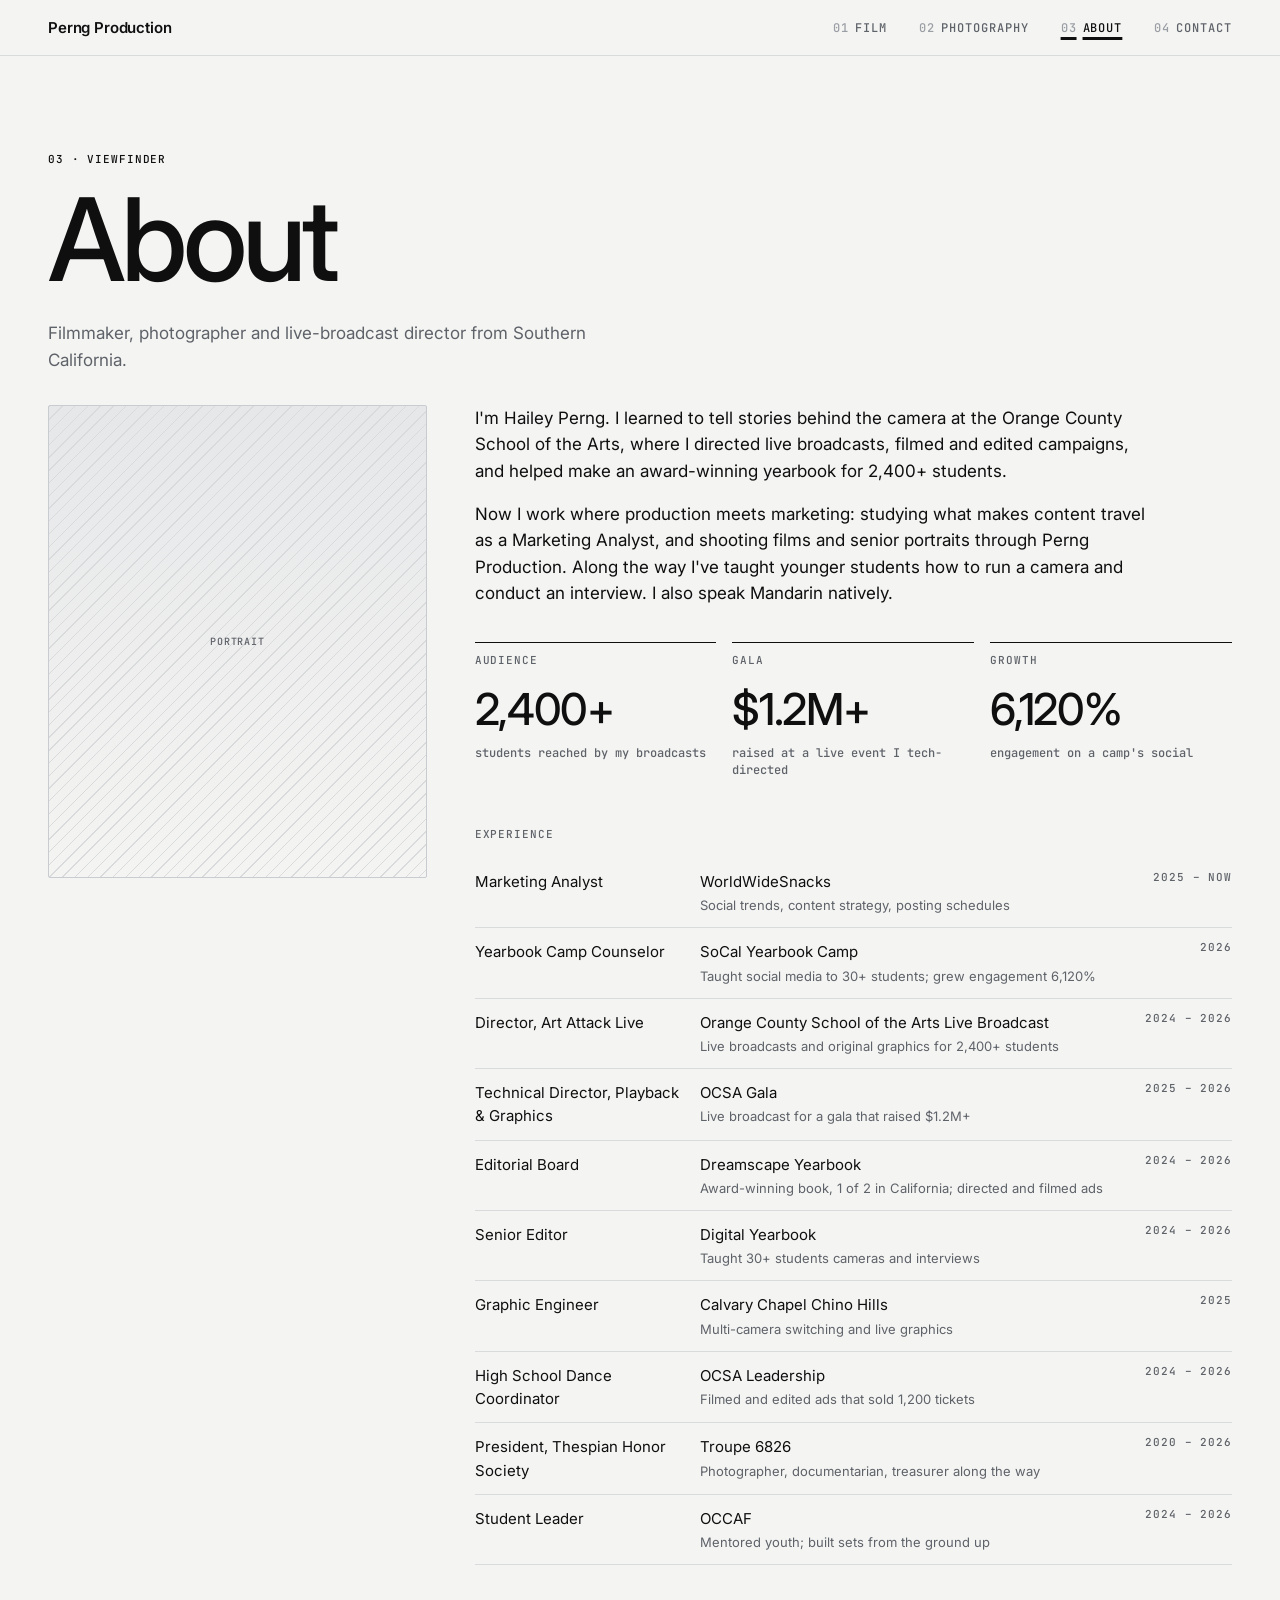
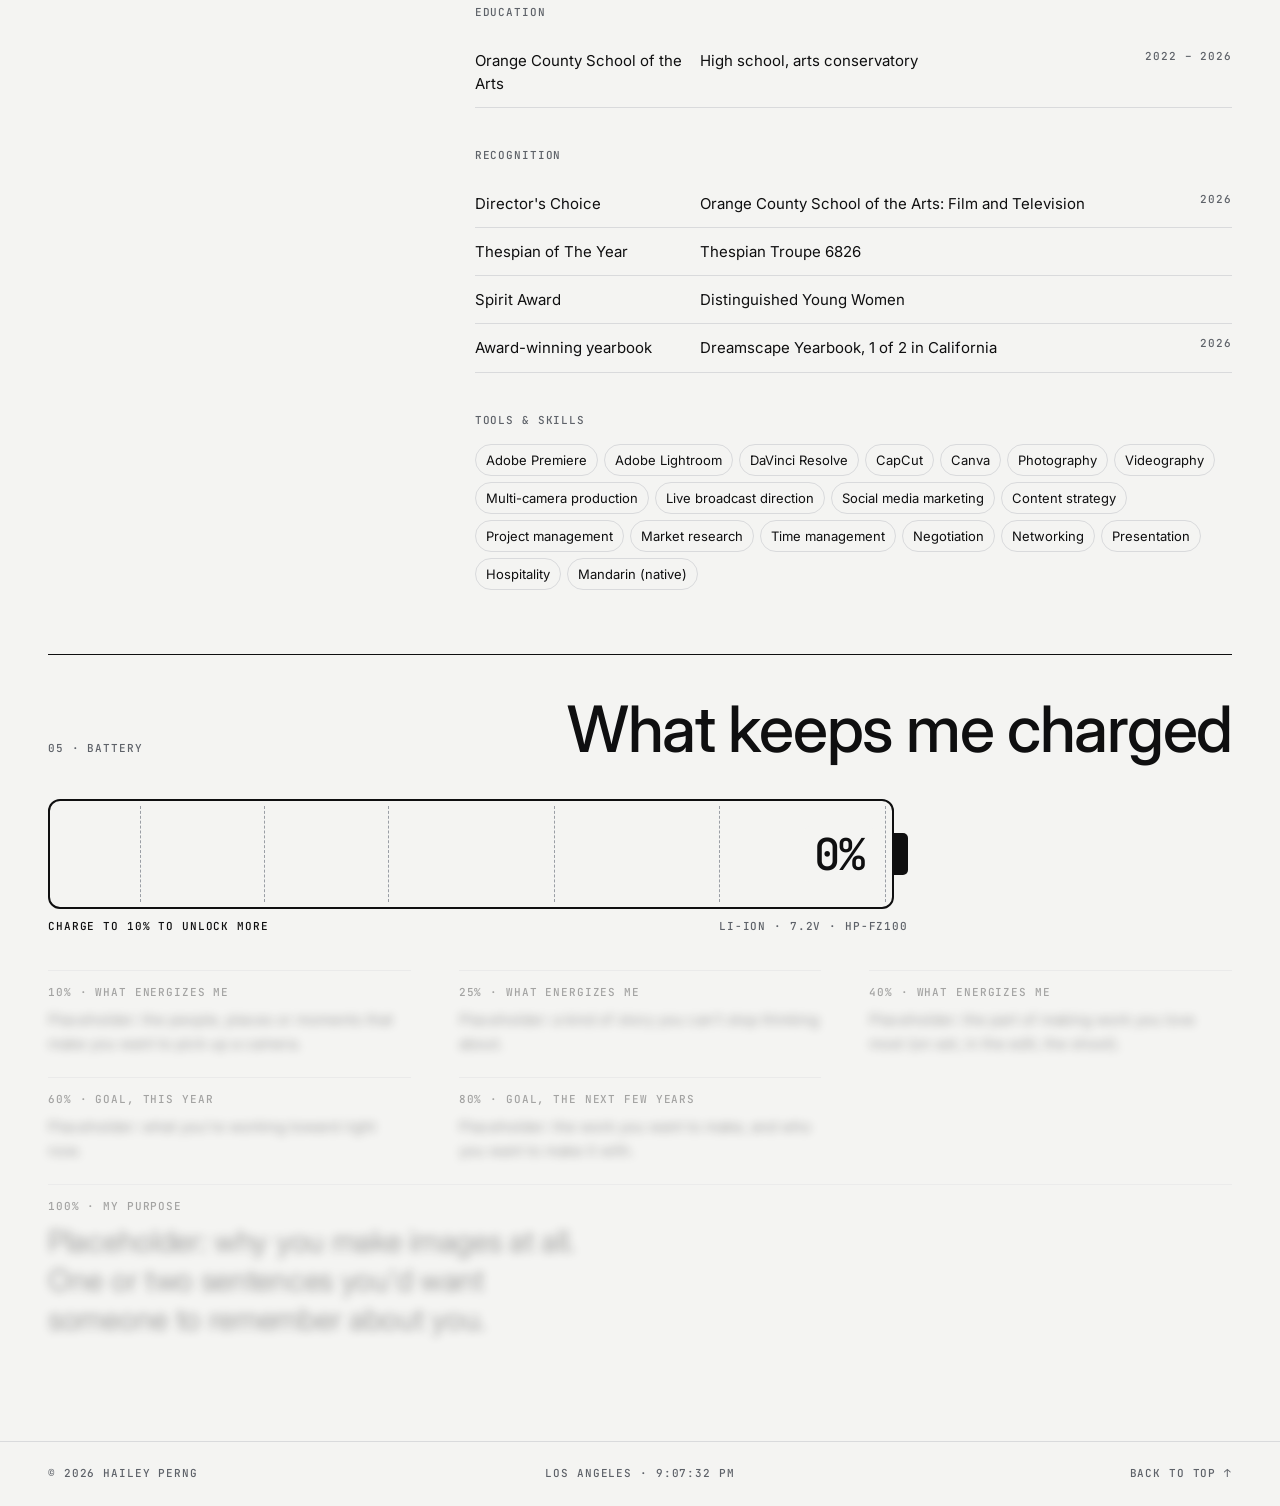
==== commit 31f83c46: "About: Thespian of The Year Co-Authored-By: Claude Opus 5.5 <noreply@anthropic.com>" ====
--- a/about/index.html
+++ b/about/index.html
@@ -65,7 +65,7 @@
             <h2 class="label section-title" style="padding:0">Recognition</h2>
             <ul>
               <li class="entry"><span>Director's Choice</span><span>Orange County School of the Arts: Film and Television</span><span class="label">2026</span></li>
-              <li class="entry"><span>Director's Choice</span><span>Thespian Troupe 6826</span><span class="label"></span></li>
+              <li class="entry"><span>Thespian of The Year</span><span>Thespian Troupe 6826</span><span class="label"></span></li>
               <li class="entry"><span>Spirit Award</span><span>Distinguished Young Women</span><span class="label"></span></li>
               <li class="entry"><span>Award-winning yearbook</span><span>Dreamscape Yearbook, 1 of 2 in California</span><span class="label">2026</span></li>
             </ul>
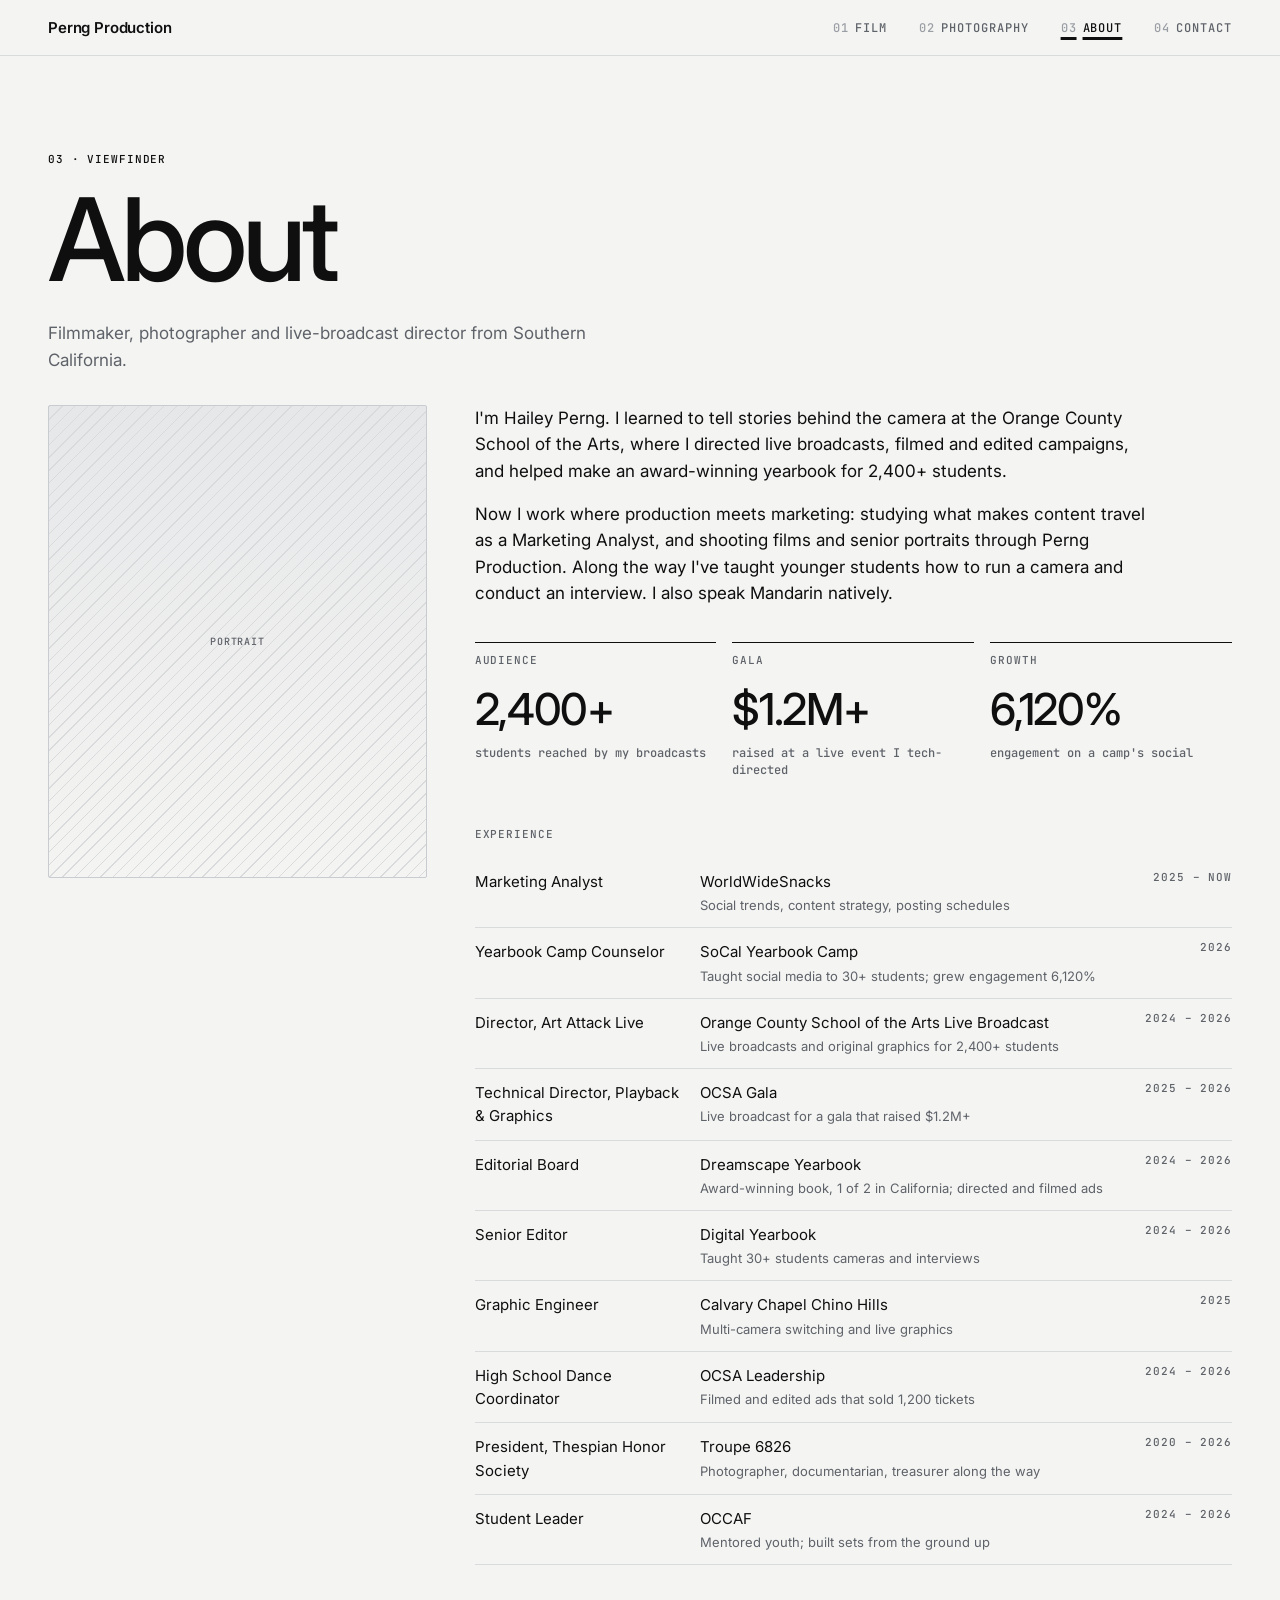
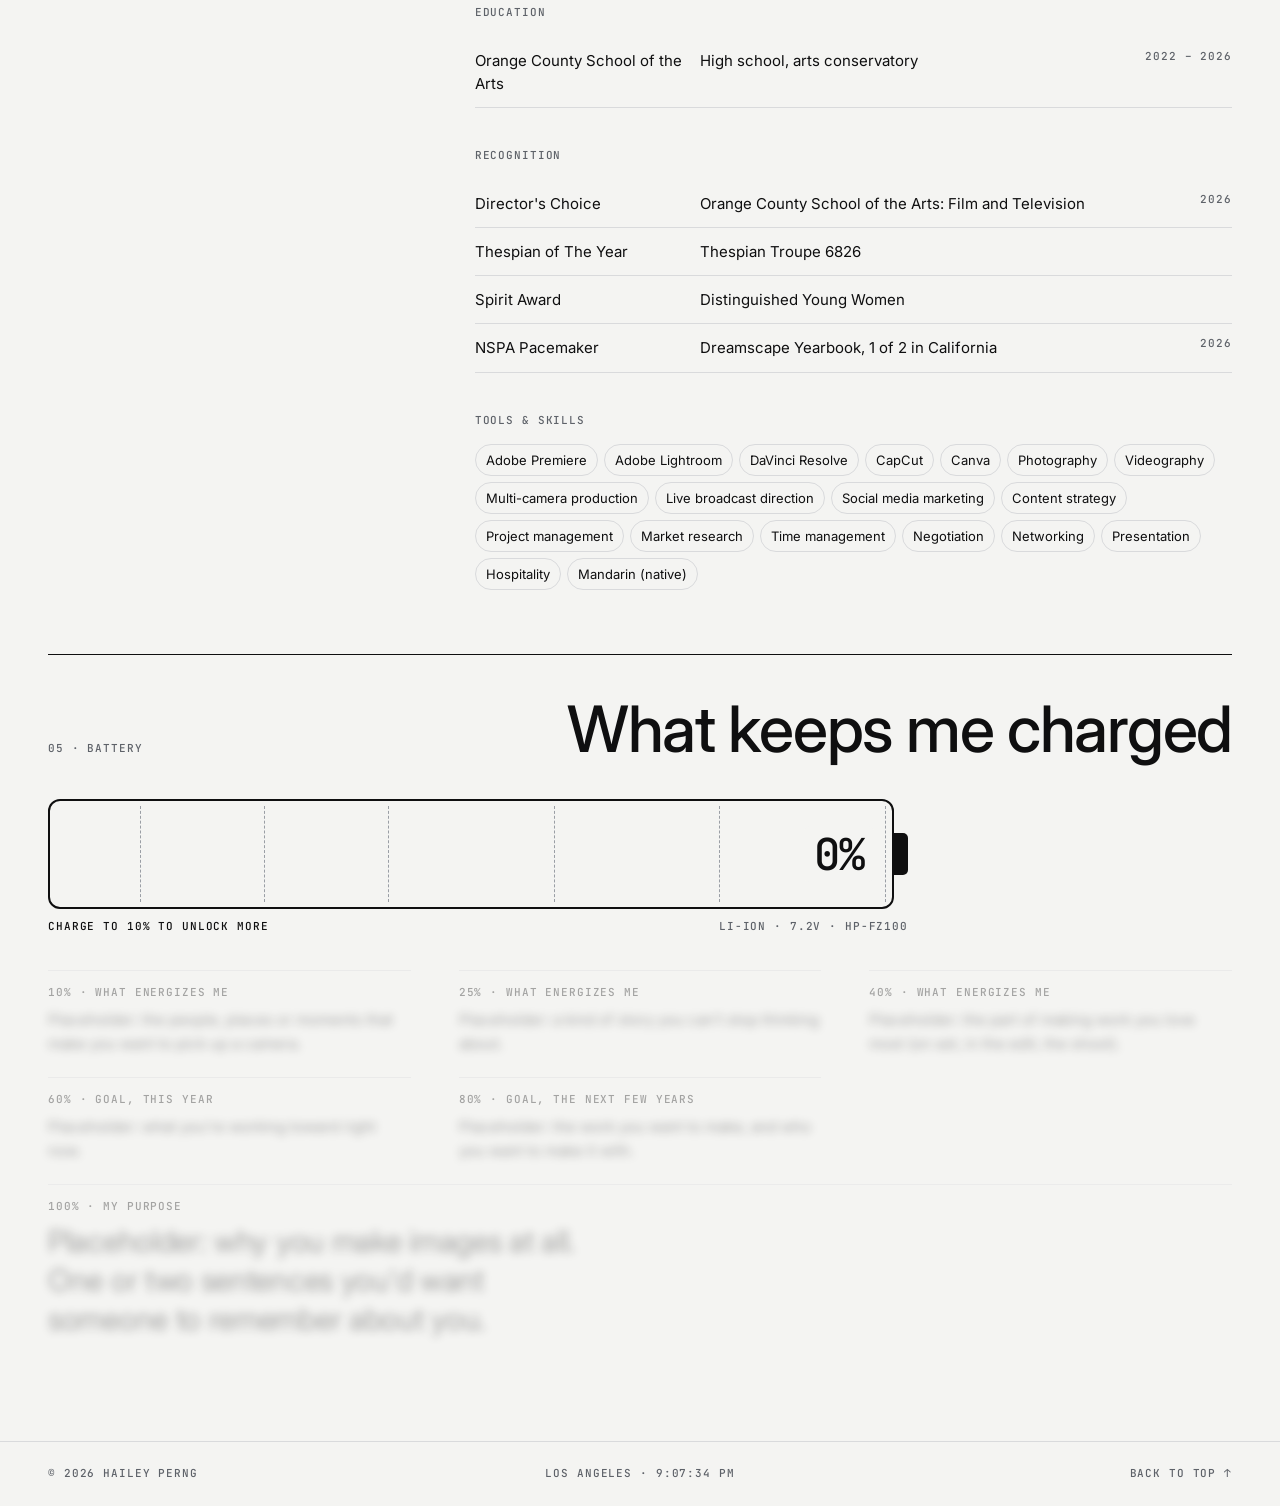
==== commit 97e6443f: "About: NSPA Pacemaker Co-Authored-By: Claude Opus 5.5 <noreply@anthropic.com>" ====
--- a/about/index.html
+++ b/about/index.html
@@ -67,7 +67,7 @@
               <li class="entry"><span>Director's Choice</span><span>Orange County School of the Arts: Film and Television</span><span class="label">2026</span></li>
               <li class="entry"><span>Thespian of The Year</span><span>Thespian Troupe 6826</span><span class="label"></span></li>
               <li class="entry"><span>Spirit Award</span><span>Distinguished Young Women</span><span class="label"></span></li>
-              <li class="entry"><span>Award-winning yearbook</span><span>Dreamscape Yearbook, 1 of 2 in California</span><span class="label">2026</span></li>
+              <li class="entry"><span>NSPA Pacemaker</span><span>Dreamscape Yearbook, 1 of 2 in California</span><span class="label">2026</span></li>
             </ul>
           </section>
 
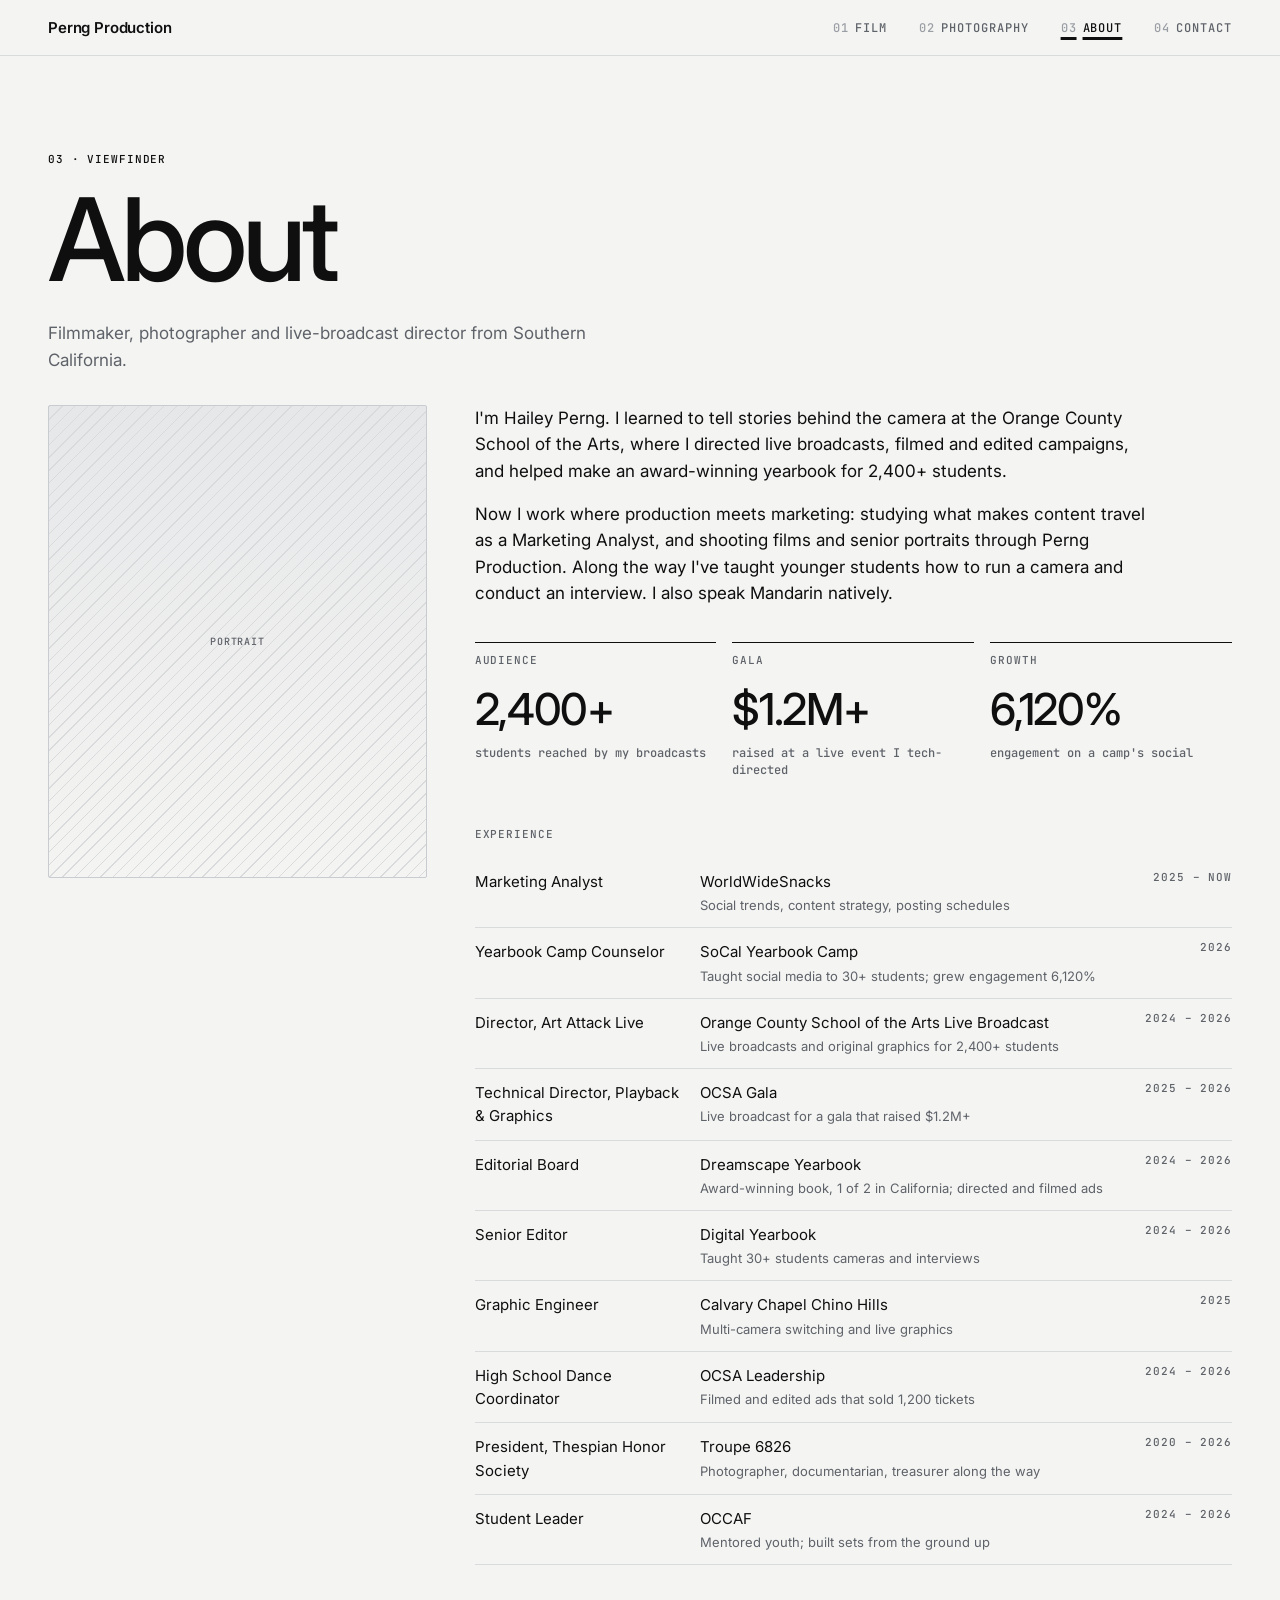
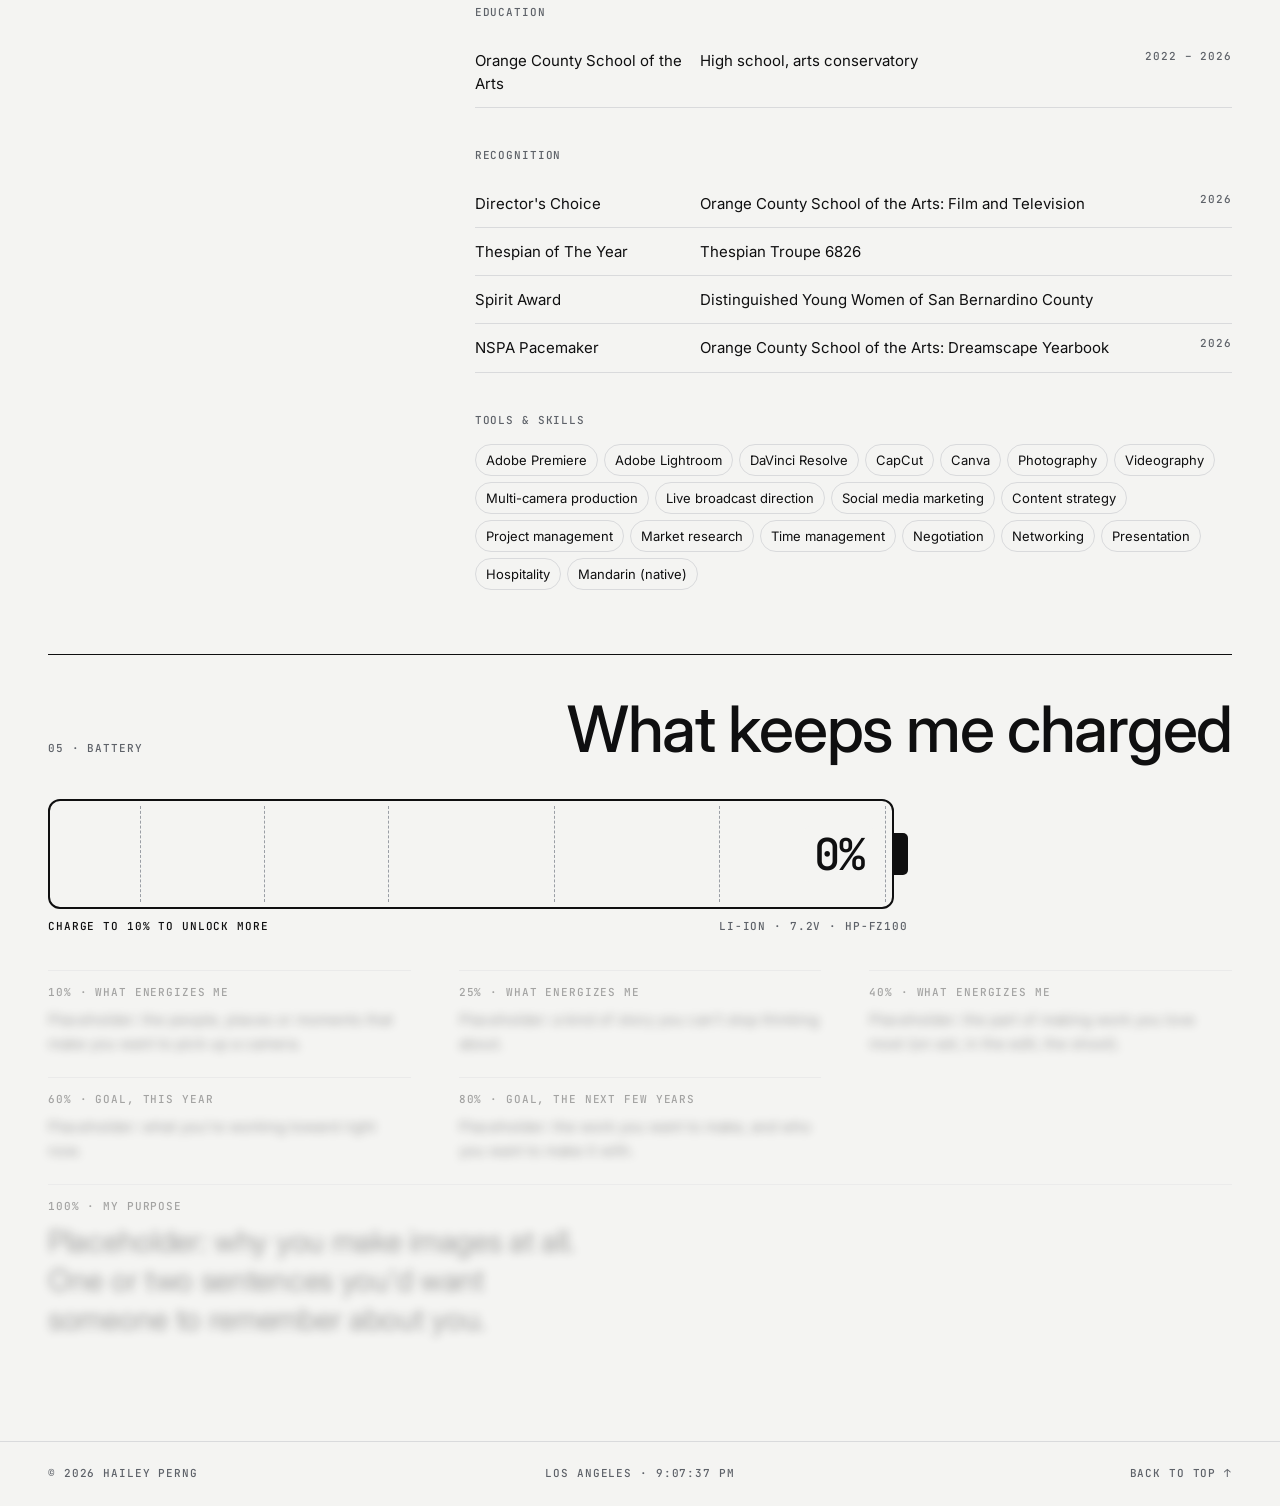
==== commit d8e8fc37: "About: full names for the yearbook and Spirit Award Co-Authored-By: Claude Opus 5.5 <noreply@anthrop" ====
--- a/about/index.html
+++ b/about/index.html
@@ -66,8 +66,8 @@
             <ul>
               <li class="entry"><span>Director's Choice</span><span>Orange County School of the Arts: Film and Television</span><span class="label">2026</span></li>
               <li class="entry"><span>Thespian of The Year</span><span>Thespian Troupe 6826</span><span class="label"></span></li>
-              <li class="entry"><span>Spirit Award</span><span>Distinguished Young Women</span><span class="label"></span></li>
-              <li class="entry"><span>NSPA Pacemaker</span><span>Dreamscape Yearbook, 1 of 2 in California</span><span class="label">2026</span></li>
+              <li class="entry"><span>Spirit Award</span><span>Distinguished Young Women of San Bernardino County</span><span class="label"></span></li>
+              <li class="entry"><span>NSPA Pacemaker</span><span>Orange County School of the Arts: Dreamscape Yearbook</span><span class="label">2026</span></li>
             </ul>
           </section>
 
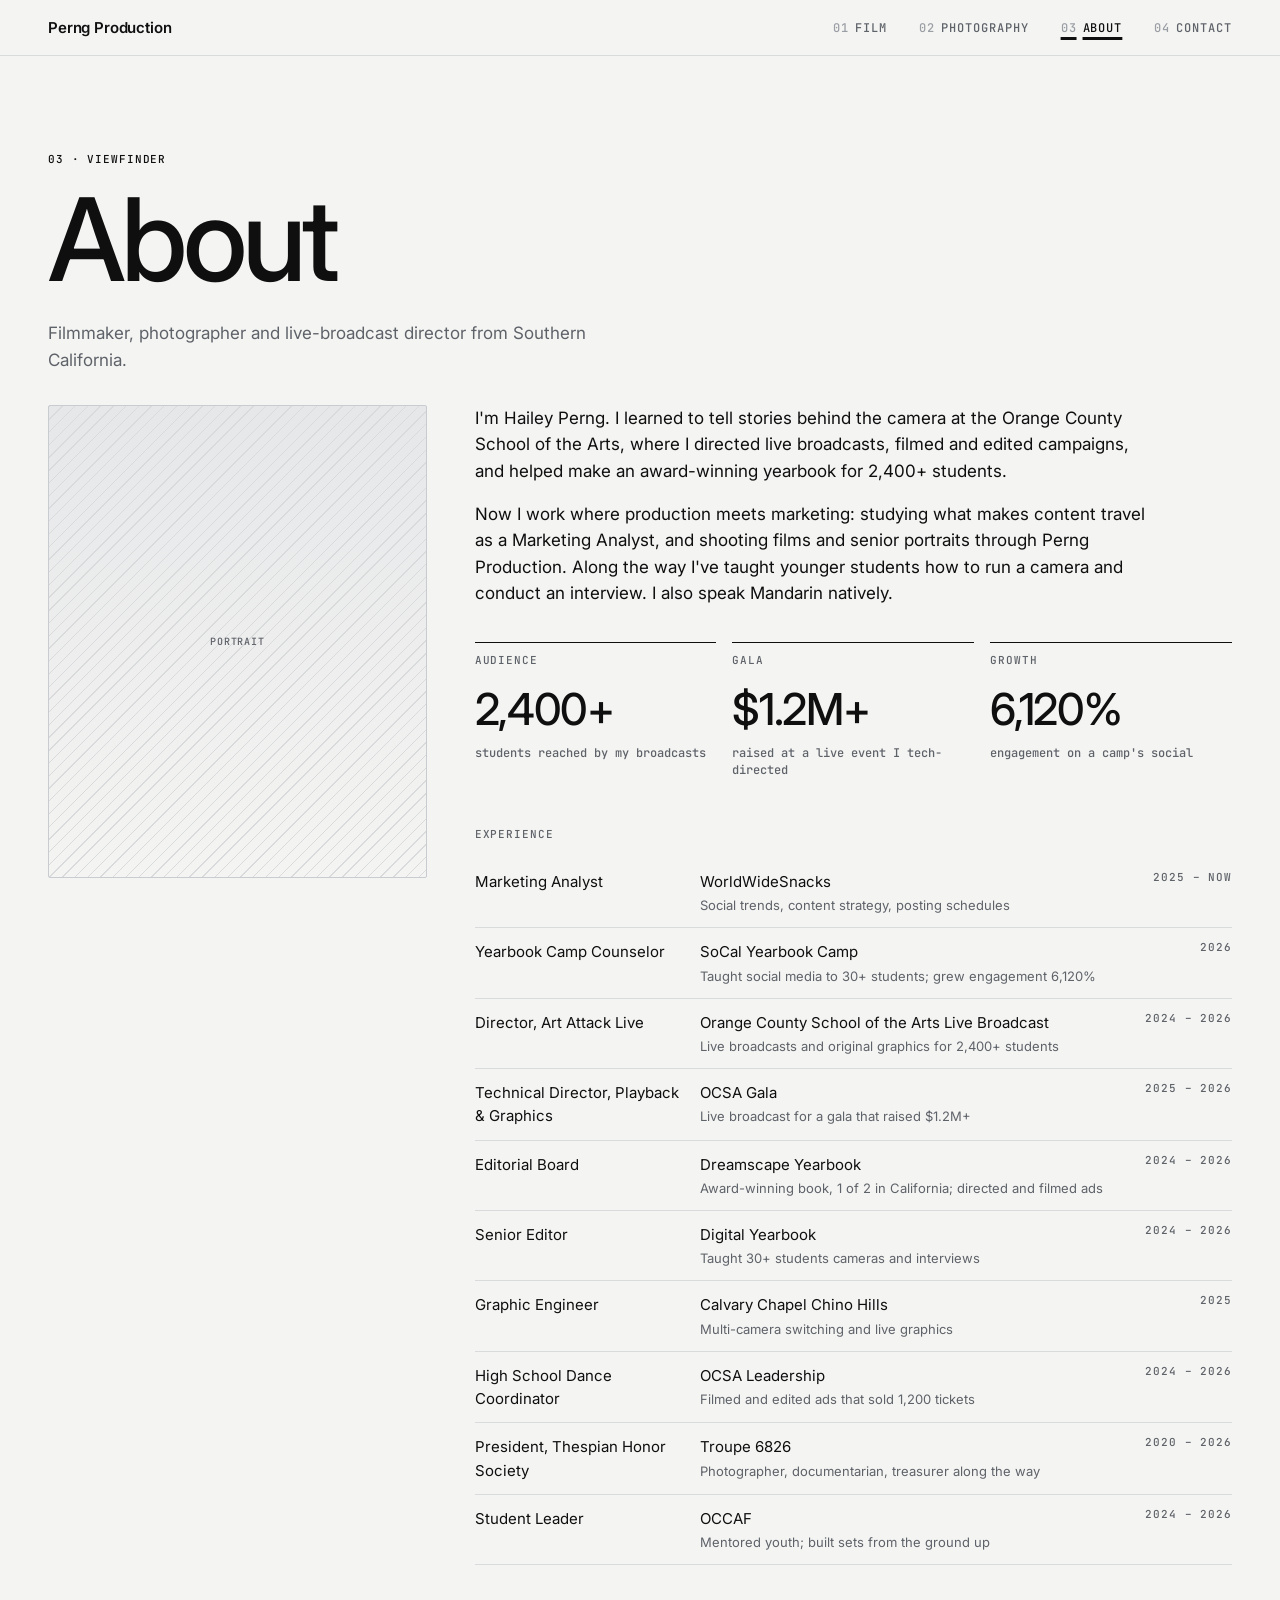
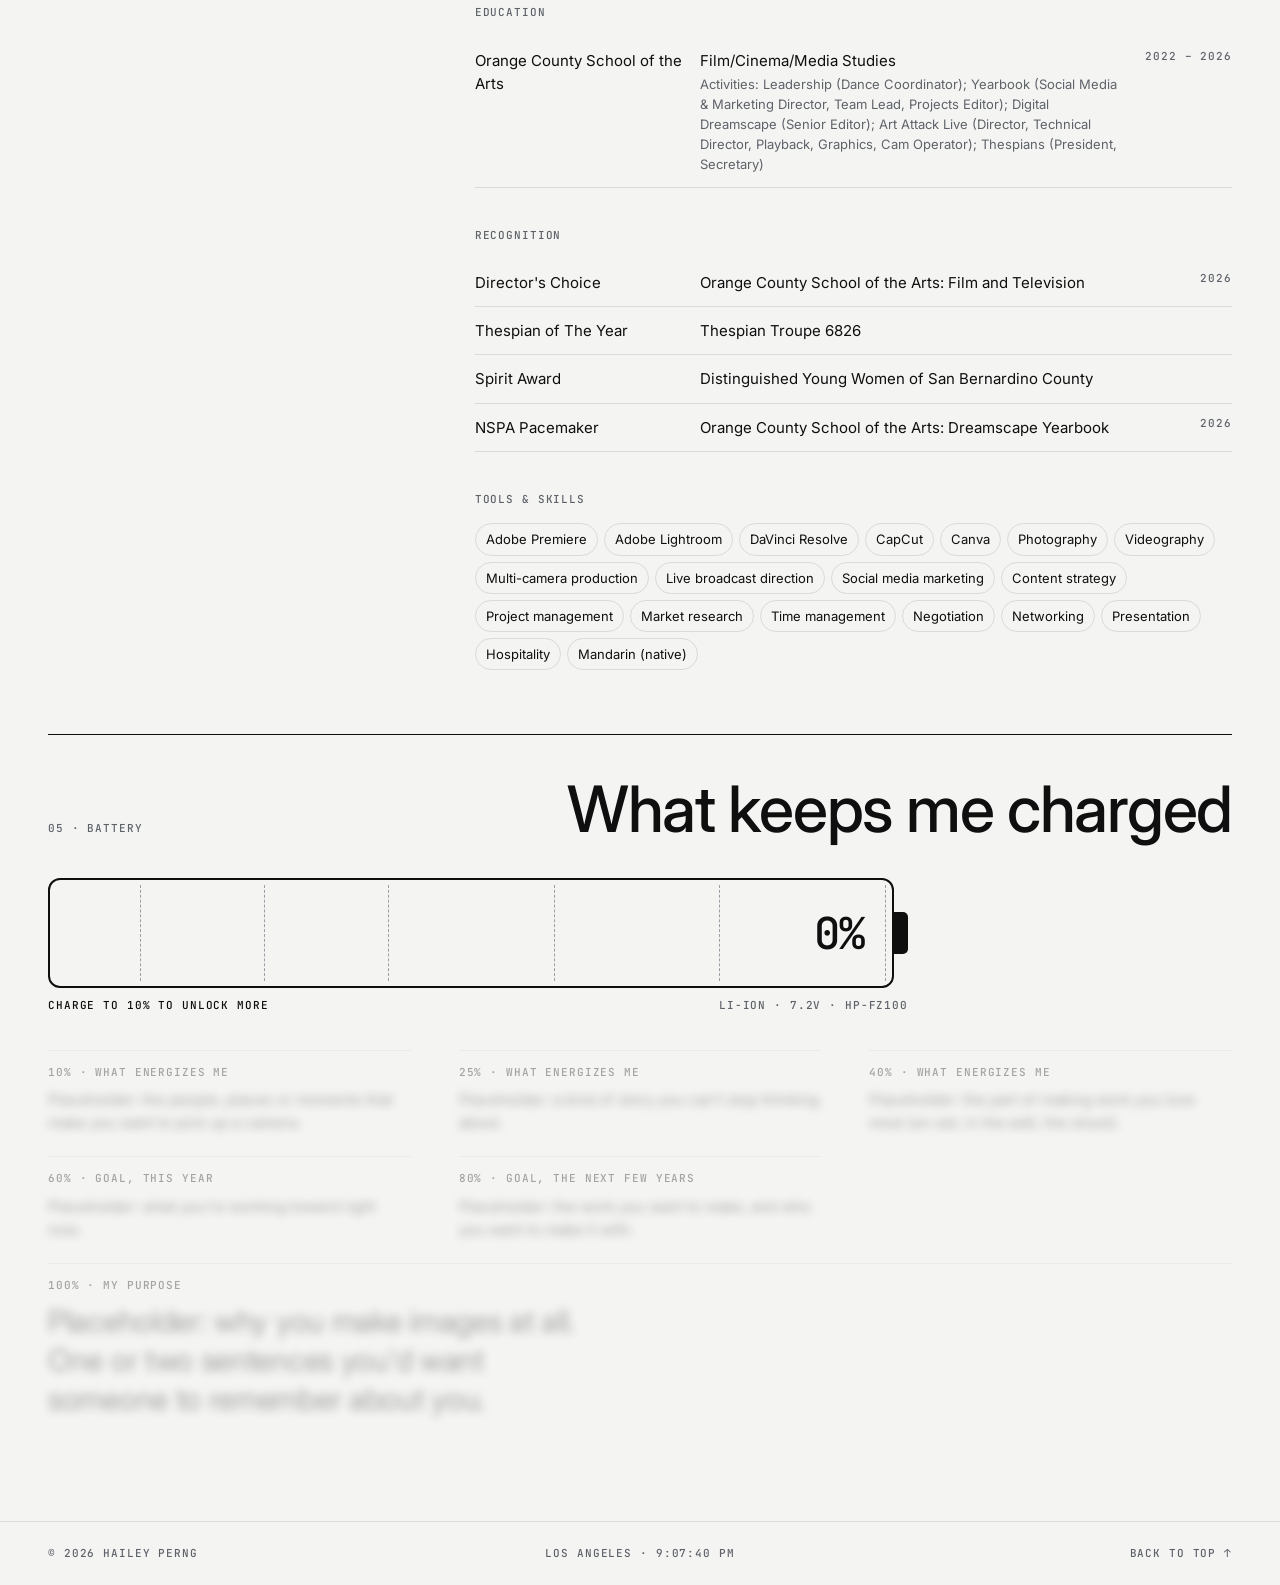
==== commit 6bb3e611: "About: education program and activities from LinkedIn Co-Authored-By: Claude Opus 5.5 <noreply@anthr" ====
--- a/about/index.html
+++ b/about/index.html
@@ -57,7 +57,7 @@
           <section>
             <h2 class="label section-title" style="padding:0">Education</h2>
             <ul>
-              <li class="entry"><span>Orange County School of the Arts</span><span>High school, arts conservatory</span><span class="label">2022 – 2026</span></li>
+              <li class="entry"><span>Orange County School of the Arts</span><span>Film/Cinema/Media Studies<span class="entry-note">Activities: Leadership (Dance Coordinator); Yearbook (Social Media &amp; Marketing Director, Team Lead, Projects Editor); Digital Dreamscape (Senior Editor); Art Attack Live (Director, Technical Director, Playback, Graphics, Cam Operator); Thespians (President, Secretary)</span></span><span class="label">2022 – 2026</span></li>
             </ul>
           </section>
 
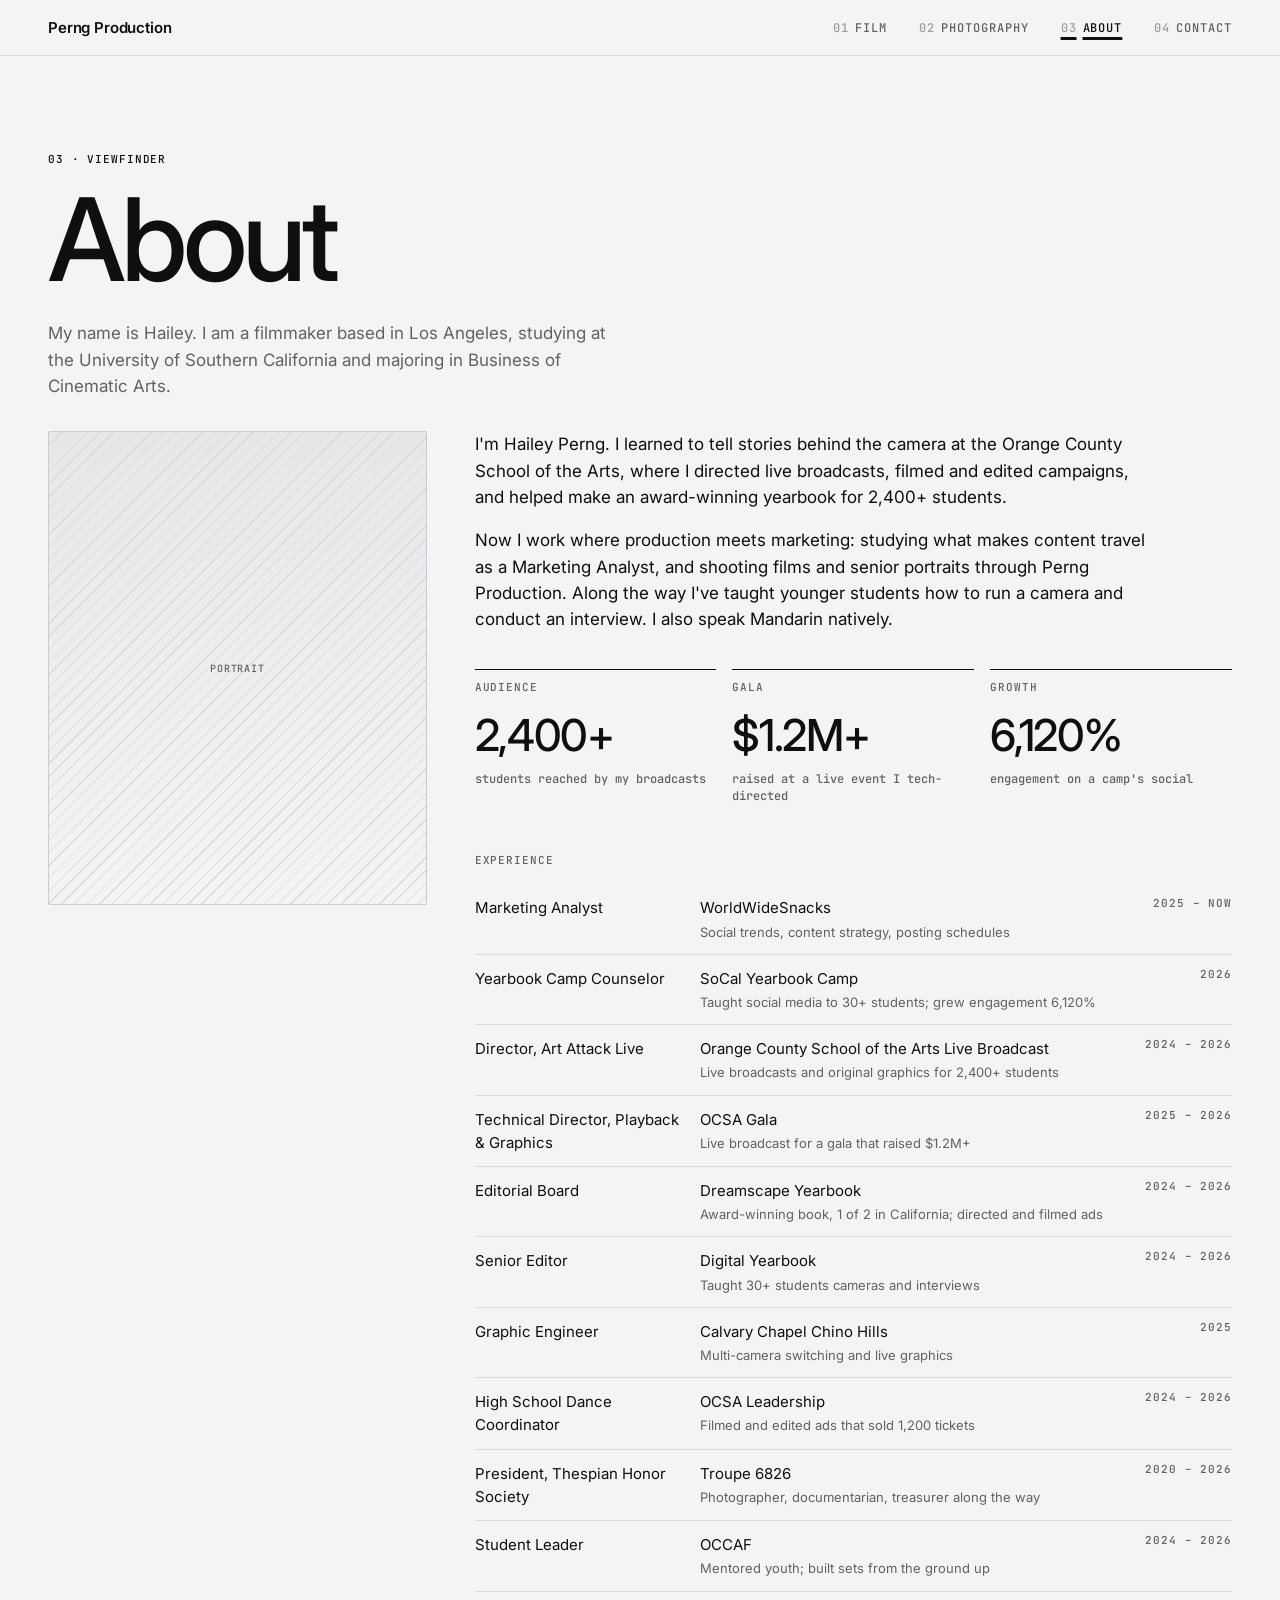
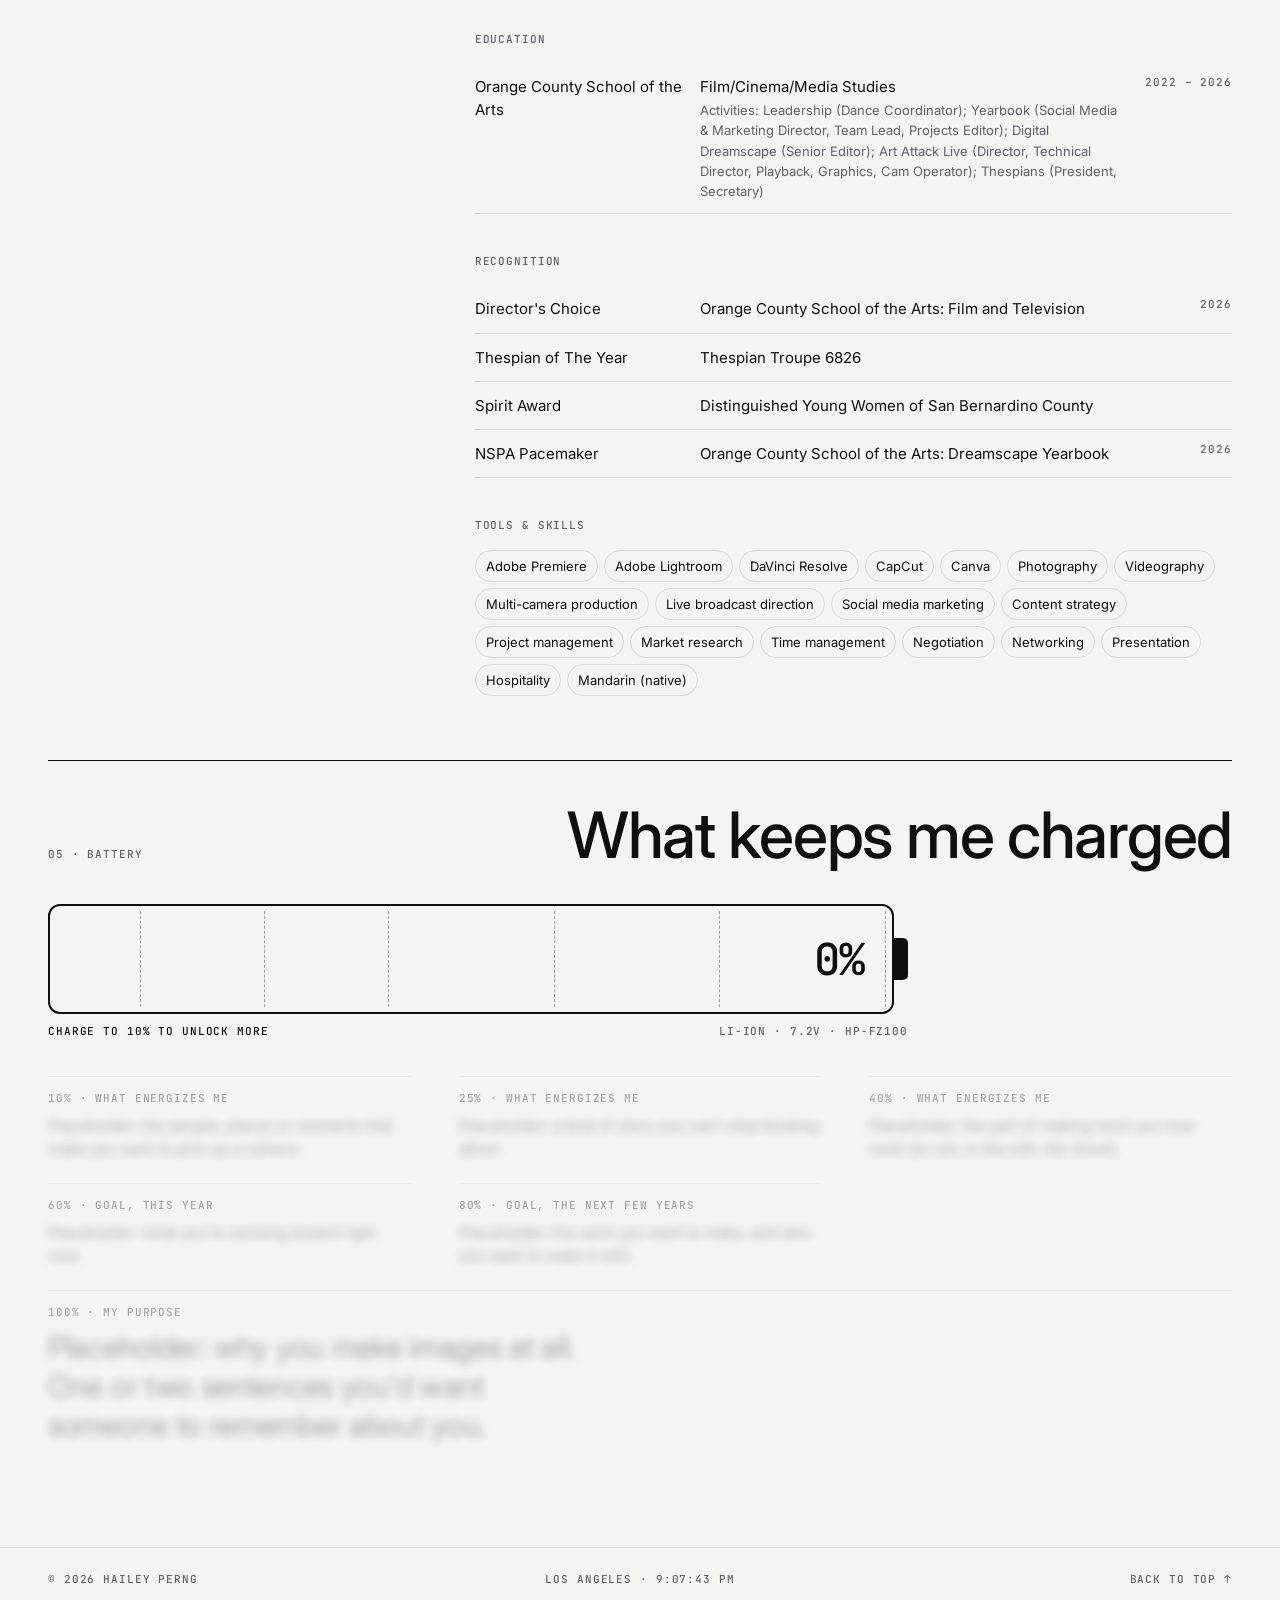
==== commit 0087dba0: "About: new intro Co-Authored-By: Claude Opus 5.5 <noreply@anthropic.com>" ====
--- a/about/index.html
+++ b/about/index.html
@@ -19,7 +19,7 @@
     <section class="page-head">
       <p class="label">03 · Viewfinder</p>
       <h1>About</h1>
-      <p class="page-intro">Filmmaker, photographer and live-broadcast director from Southern California.</p>
+      <p class="page-intro">My name is Hailey. I am a filmmaker based in Los Angeles, studying at the University of Southern California and majoring in Business of Cinematic Arts.</p>
     </section>
 
     <div class="about-grid">
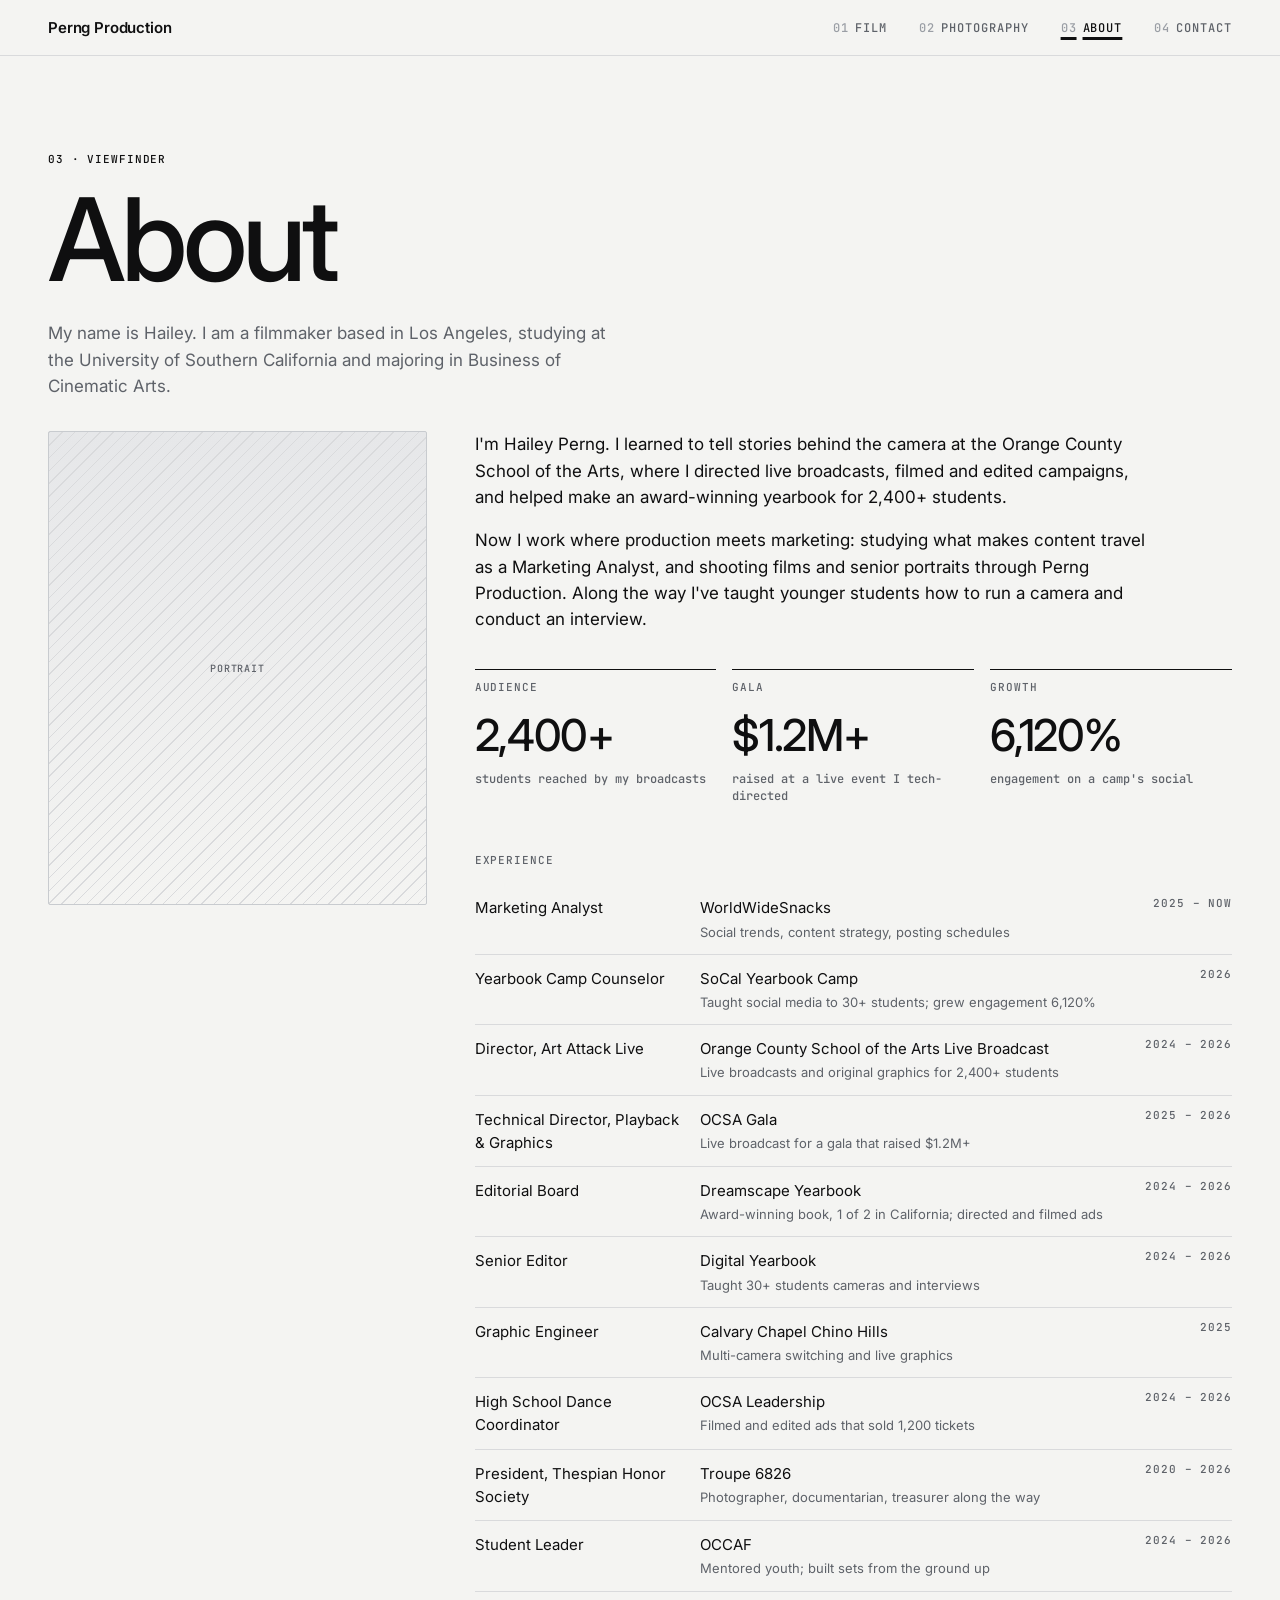
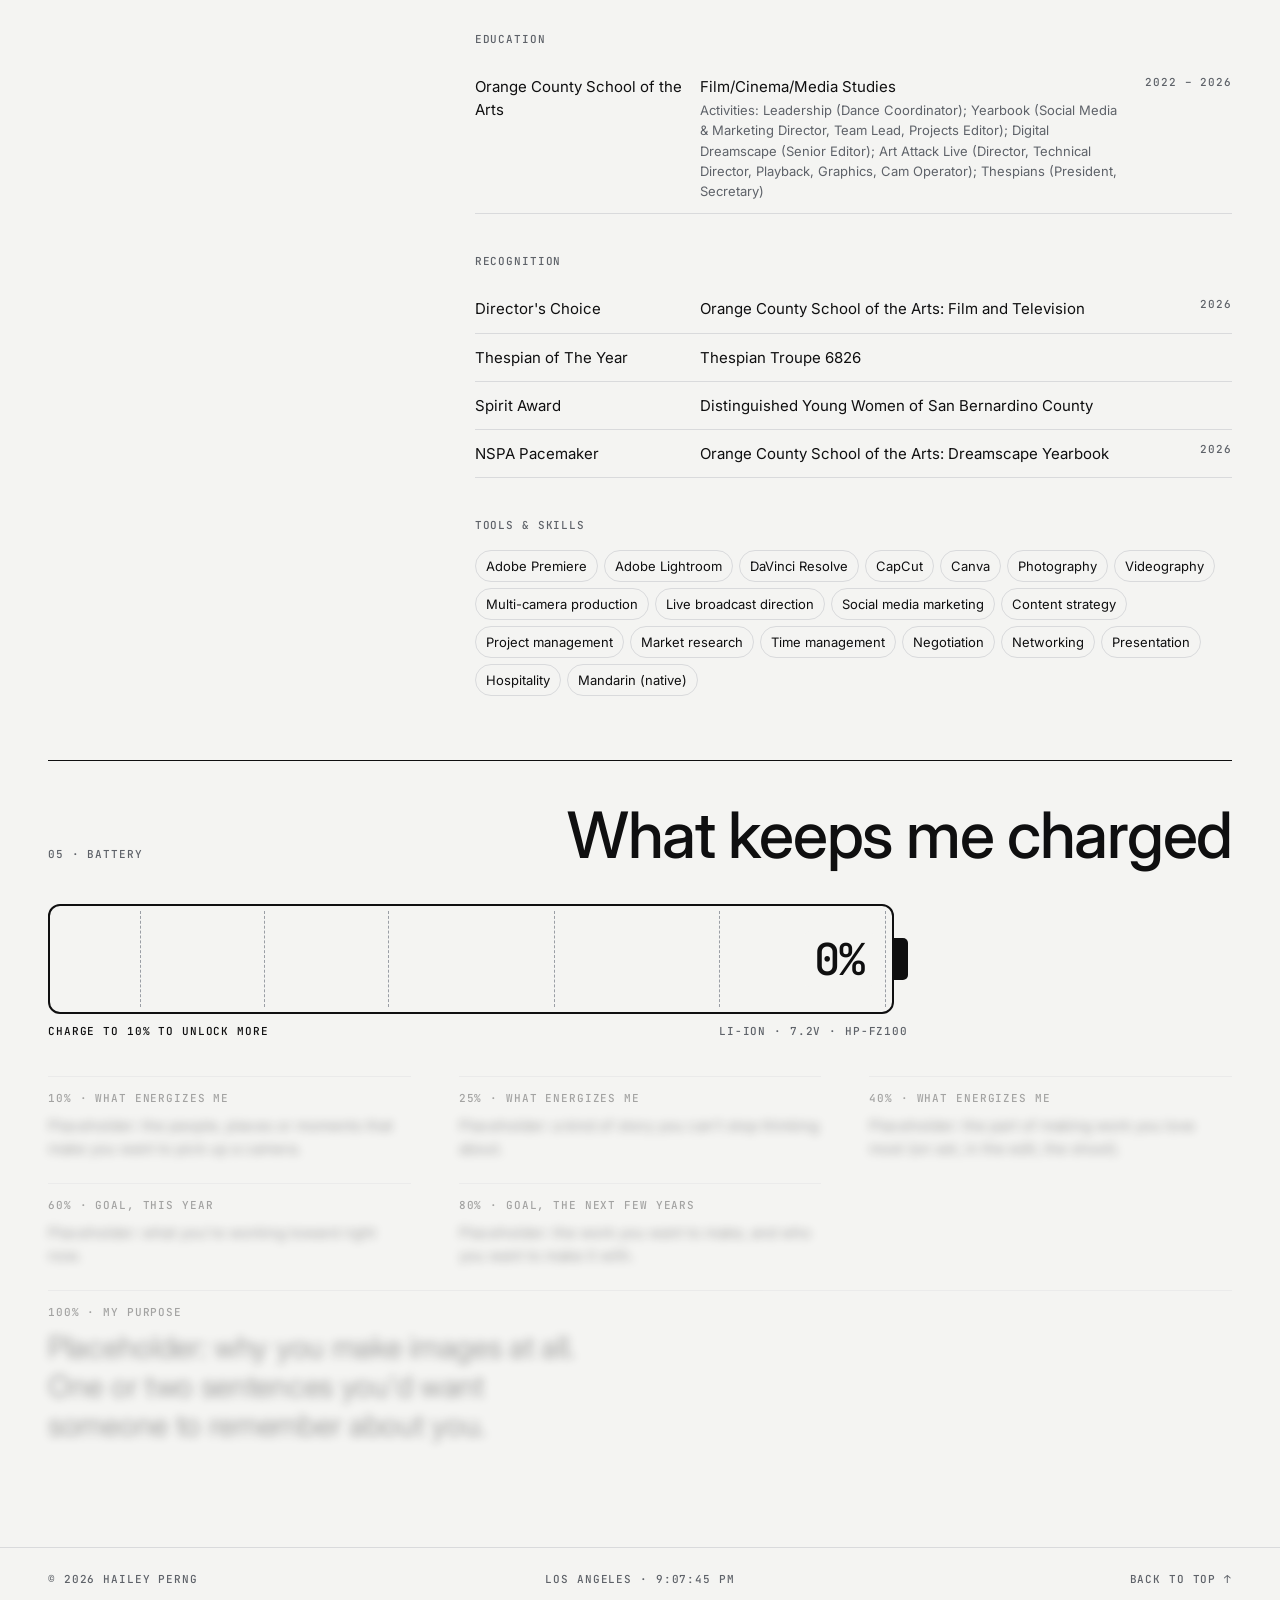
==== commit da8b7395: "About: drop the Mandarin sentence from the bio Co-Authored-By: Claude Opus 5.5 <noreply@anthropic.co" ====
--- a/about/index.html
+++ b/about/index.html
@@ -28,7 +28,7 @@
       <div>
         <div class="prose">
           <p>I'm Hailey Perng. I learned to tell stories behind the camera at the Orange County School of the Arts, where I directed live broadcasts, filmed and edited campaigns, and helped make an award-winning yearbook for 2,400+ students.</p>
-          <p>Now I work where production meets marketing: studying what makes content travel as a Marketing Analyst, and shooting films and senior portraits through Perng Production. Along the way I've taught younger students how to run a camera and conduct an interview. I also speak Mandarin natively.</p>
+          <p>Now I work where production meets marketing: studying what makes content travel as a Marketing Analyst, and shooting films and senior portraits through Perng Production. Along the way I've taught younger students how to run a camera and conduct an interview.</p>
         </div>
 
         <dl class="about-stats">
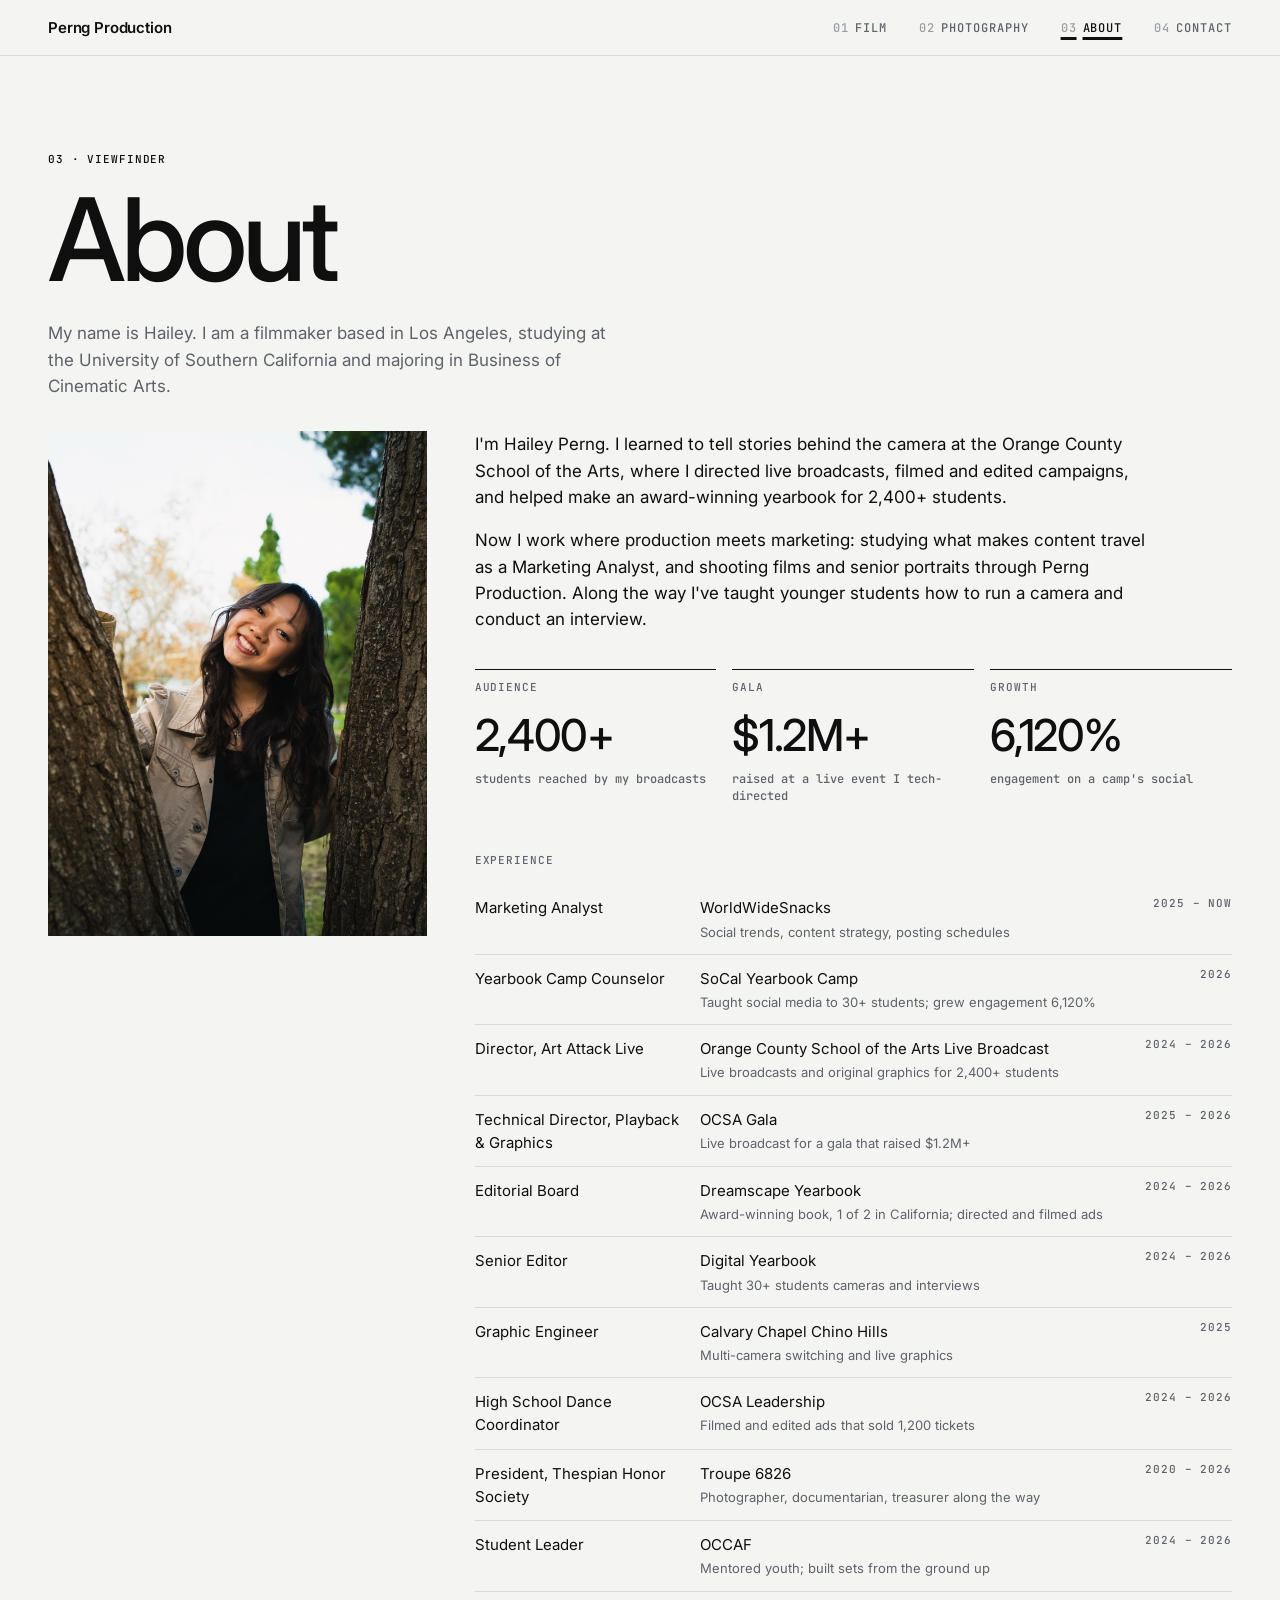
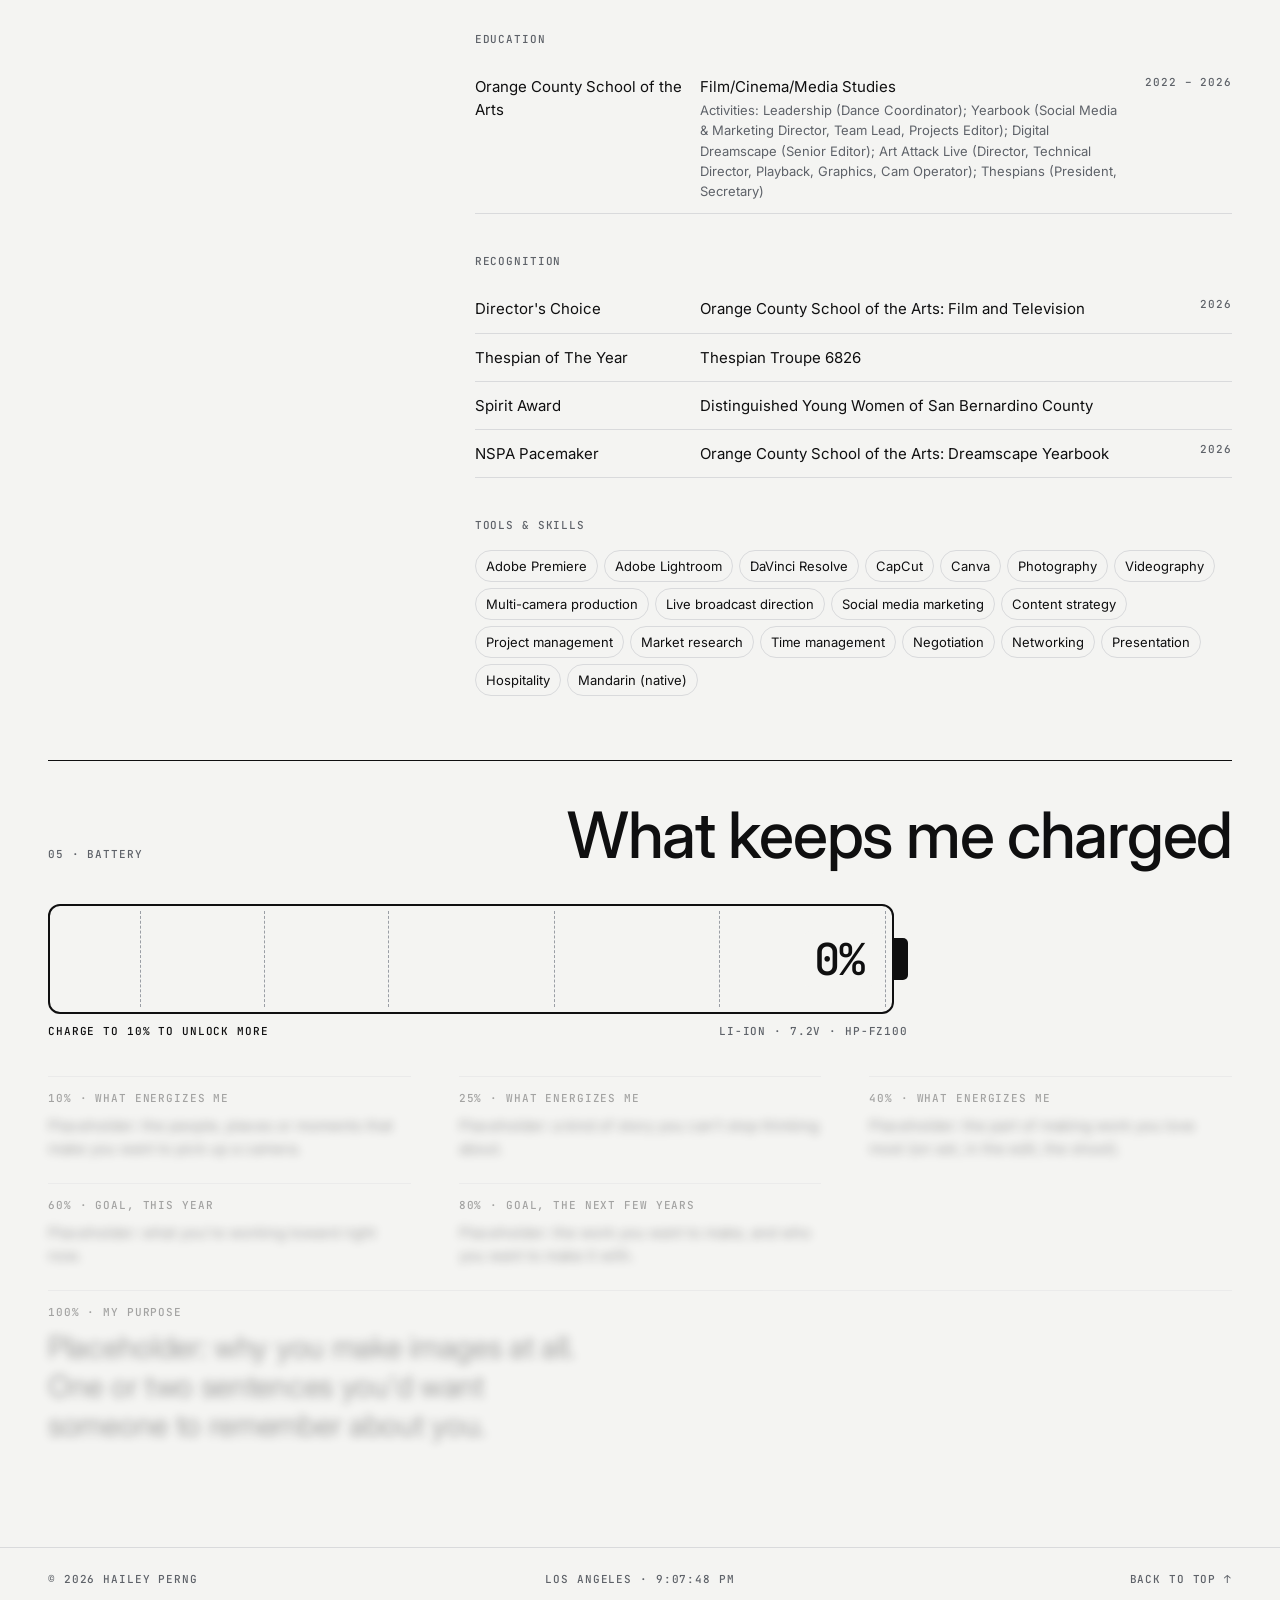
==== commit 37eb8715: "About: portrait Co-Authored-By: Claude Opus 5.5 <noreply@anthropic.com>" ====
--- a/about/index.html
+++ b/about/index.html
@@ -23,7 +23,7 @@
     </section>
 
     <div class="about-grid">
-      <div class="ph" style="--ar:4/5">Portrait</div>
+      <img class="media" src="/assets/about/hailey.jpg" alt="Hailey Perng smiling between two tree trunks" style="--ar:3/4">
 
       <div>
         <div class="prose">
--- a/css/components.css
+++ b/css/components.css
@@ -307,6 +307,7 @@
 .detail-media { padding: 0 var(--gutter); }
 .detail-media iframe { display: block; width: 100%; aspect-ratio: 16 / 9; border: 0; }
 .detail-body { display: grid; grid-template-columns: minmax(200px, 1fr) 2fr; gap: 40px var(--gutter); padding: 48px var(--gutter); }
+.detail-body.is-single { grid-template-columns: minmax(0, 1fr); }
 .facts { display: grid; grid-template-columns: auto 1fr; gap: 10px 20px; align-content: start; }
 .facts dd { font-size: 14px; }
 .prose { max-width: 62ch; font-size: 17px; }
